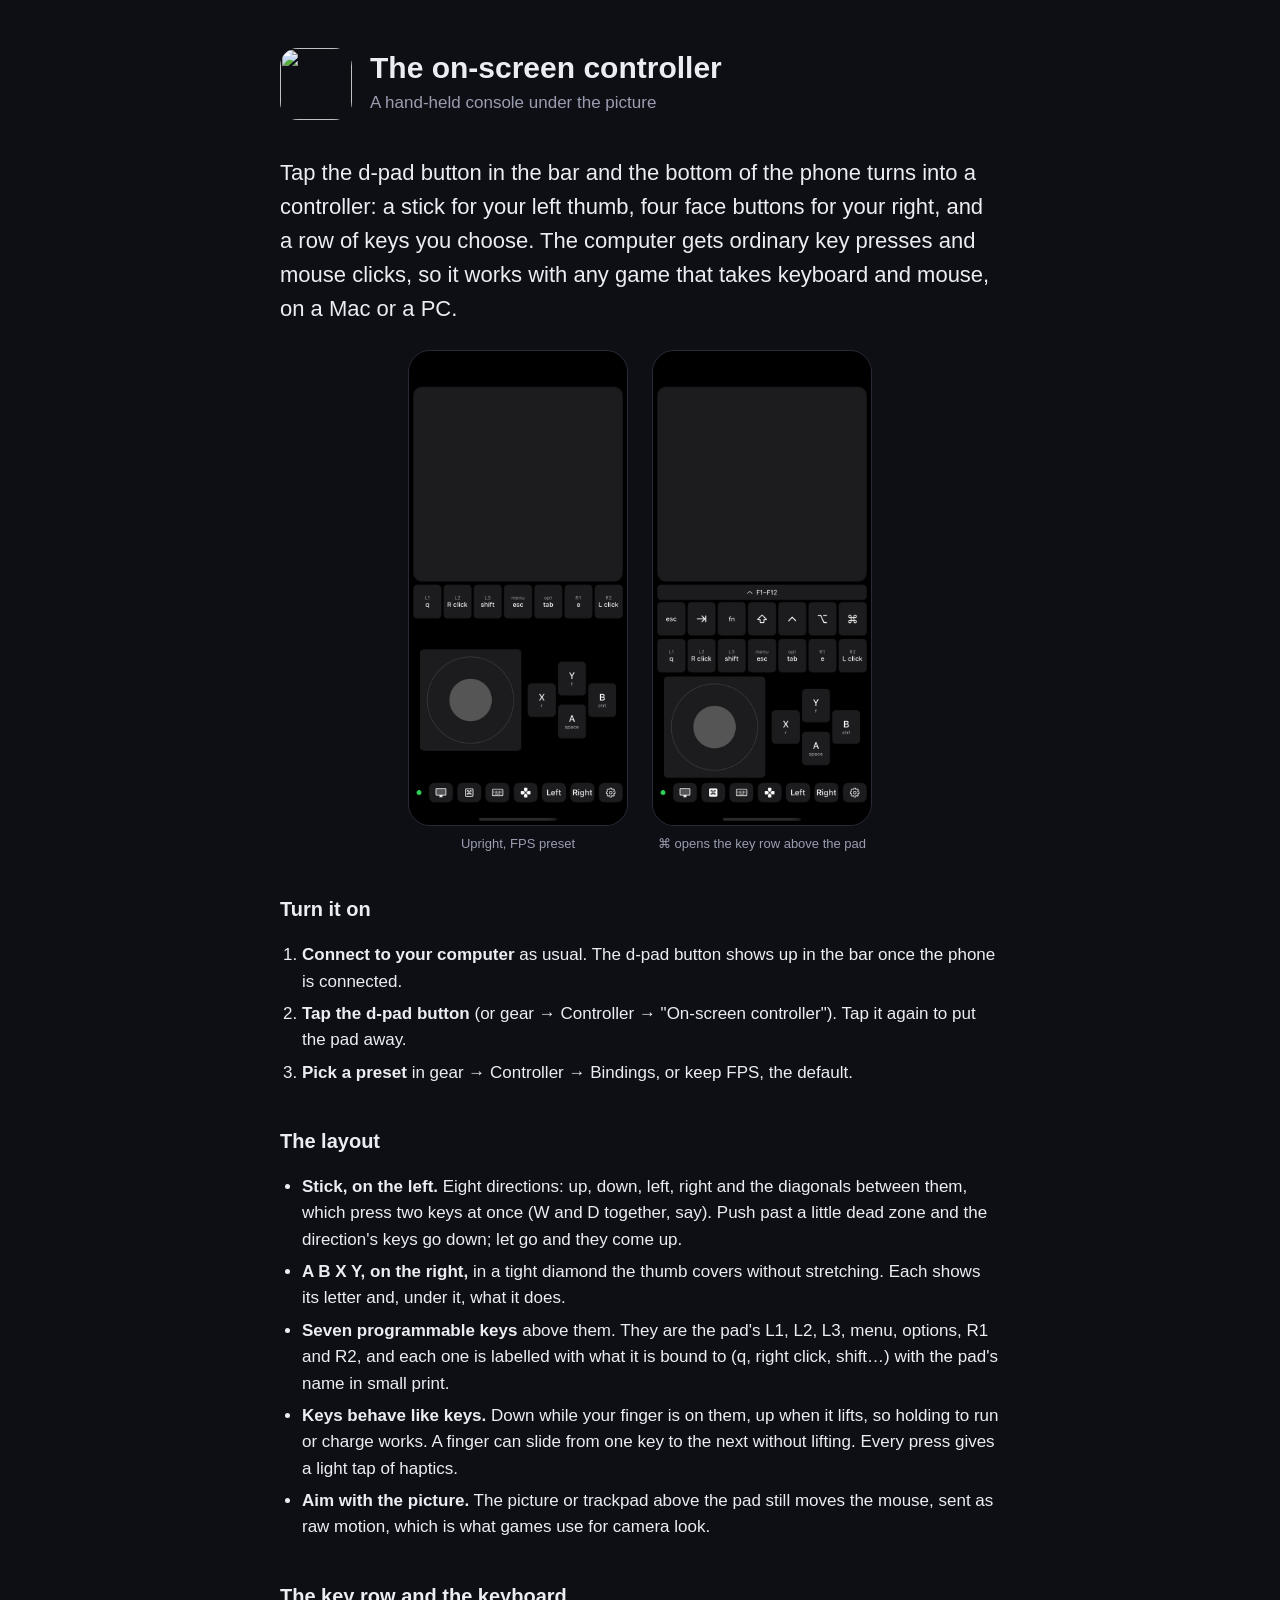
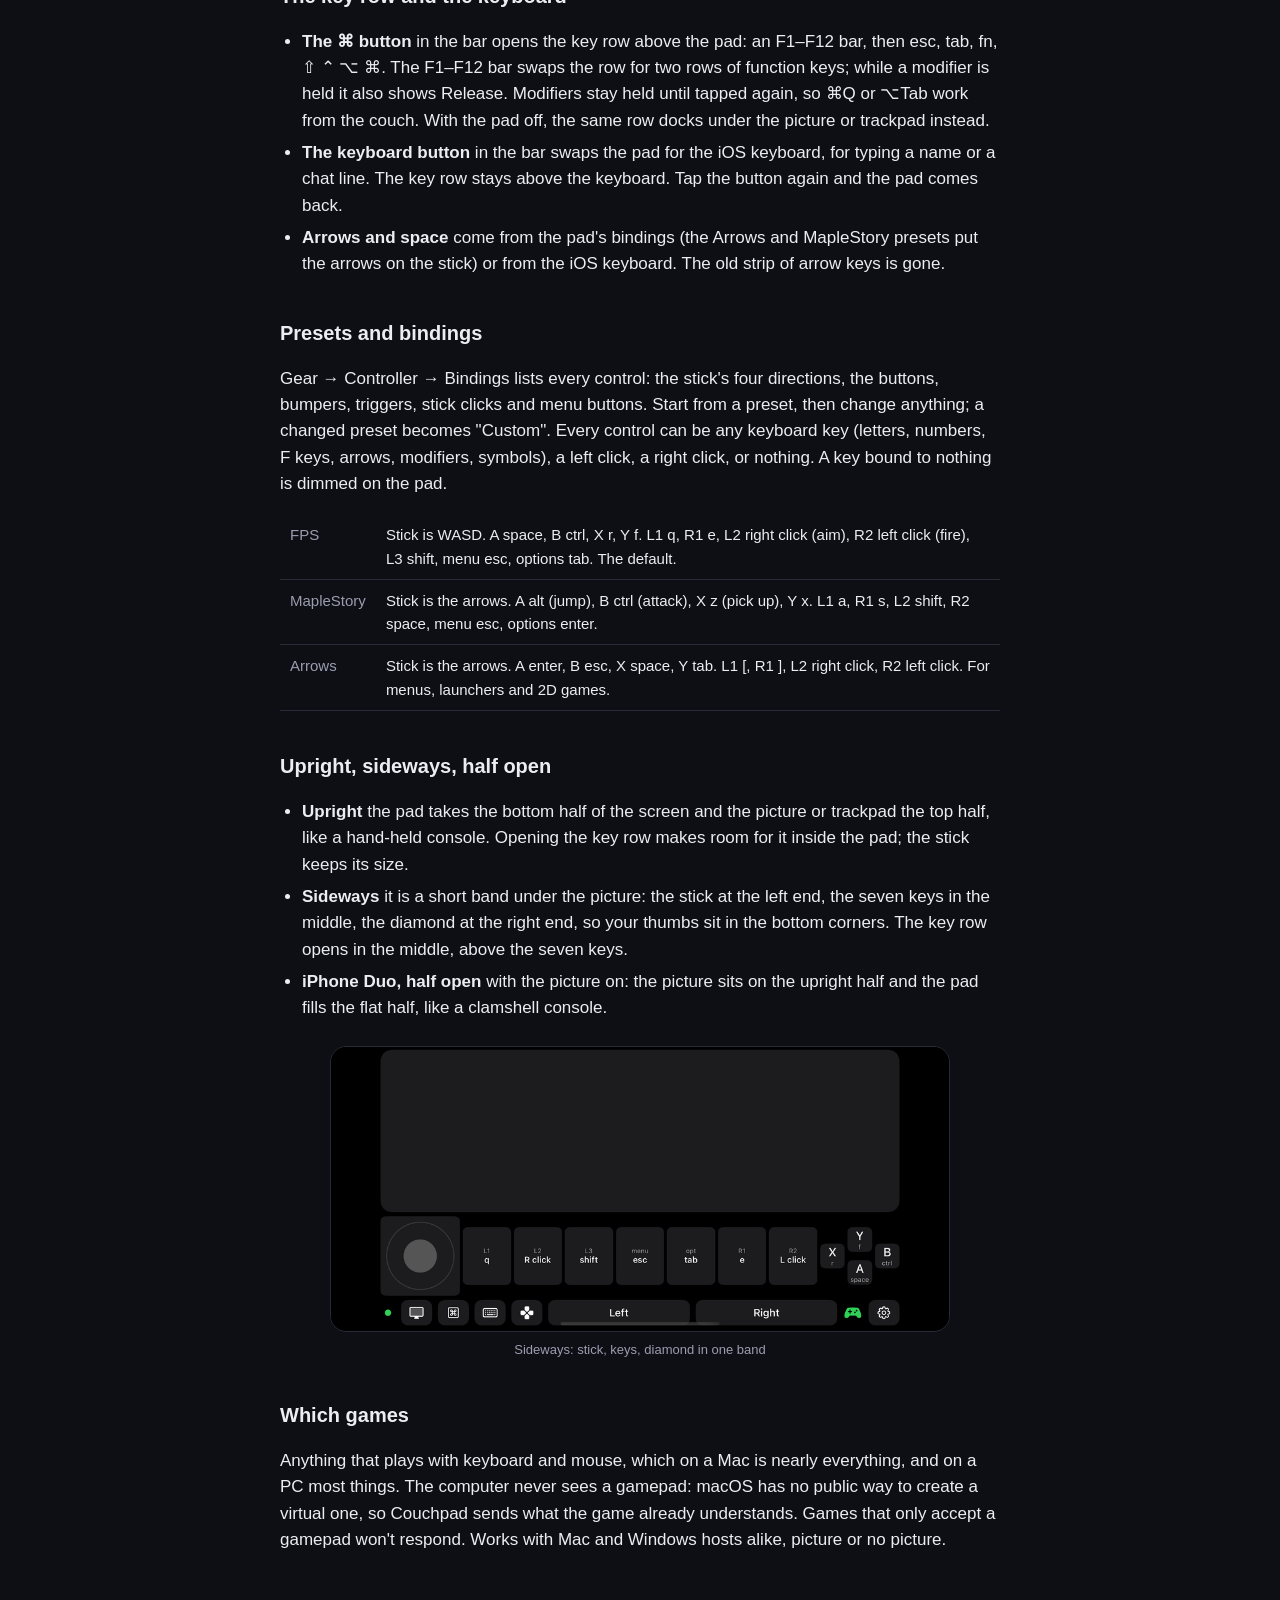
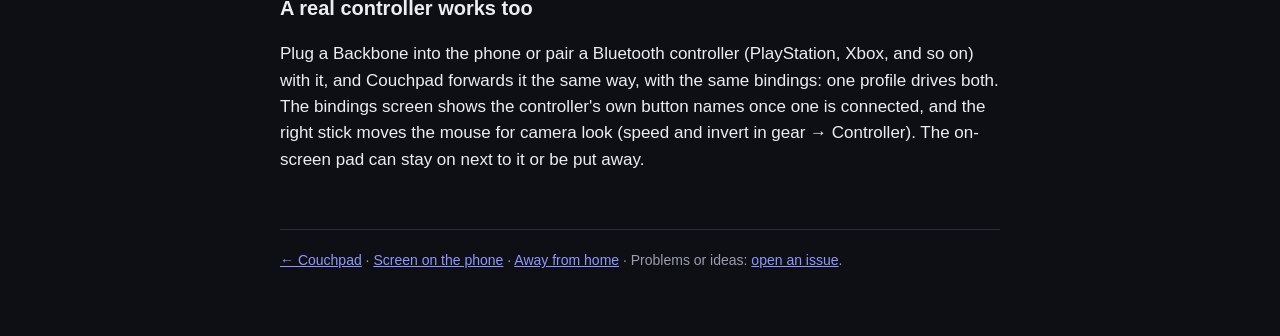
==== docs/controller.html @ 6f805aba "Site and README: on-screen controller page, Mac 1.5 download New docs/controller.html (layout, key r" ====
<!doctype html>
<html lang="en">
<head>
<meta charset="utf-8">
<meta name="viewport" content="width=device-width, initial-scale=1">
<title>Couchpad — The on-screen controller</title>
<meta name="description" content="Couchpad's on-screen controller: a stick, A B X Y and seven programmable keys on your iPhone, sent to your Mac or PC as keys and mouse. Presets, bindings, and how it fits upright, sideways and on a half-open iPhone Duo.">
<link rel="icon" href="icon.png">
<link rel="stylesheet" href="style.css">
</head>
<body>
<main>
  <header>
    <img src="icon.png" alt="">
    <div>
      <h1>The on-screen controller</h1>
      <p>A hand-held console under the picture</p>
    </div>
  </header>

  <p class="hero">Tap the d-pad button in the bar and the bottom of the phone turns into a controller: a stick for your left thumb, four face buttons for your right, and a row of keys you choose. The computer gets ordinary key presses and mouse clicks, so it works with any game that takes keyboard and mouse, on a Mac or a PC.</p>

  <div class="shots">
    <figure class="shot">
      <img src="screenshots/controller-portrait.png" width="600" height="1304" alt="Couchpad upright with the on-screen controller on. The trackpad fills the top half. Below it, seven keys labelled with their bindings: L1 q, L2 right click, L3 shift, menu esc, options tab, R1 e, R2 left click. Under those, the stick on the left and the A B X Y diamond on the right, showing space, ctrl, r and f. The bar runs along the bottom.">
      <figcaption>Upright, FPS preset</figcaption>
    </figure>
    <figure class="shot">
      <img src="screenshots/controller-keys.png" width="600" height="1304" alt="The same screen with the key row open: an F1–F12 bar and a row of esc, tab, fn, shift, control, option and command keys sit above the programmable keys, the stick and the diamond.">
      <figcaption>⌘ opens the key row above the pad</figcaption>
    </figure>
  </div>

  <h2>Turn it on</h2>
  <ol>
    <li><strong>Connect to your computer</strong> as usual. The d-pad button shows up in the bar once the phone is connected.</li>
    <li><strong>Tap the d-pad button</strong> (or gear → Controller → "On-screen controller"). Tap it again to put the pad away.</li>
    <li><strong>Pick a preset</strong> in gear → Controller → Bindings, or keep FPS, the default.</li>
  </ol>

  <h2>The layout</h2>
  <ul>
    <li><strong>Stick, on the left.</strong> Eight directions: up, down, left, right and the diagonals between them, which press two keys at once (W and D together, say). Push past a little dead zone and the direction's keys go down; let go and they come up.</li>
    <li><strong>A B X Y, on the right,</strong> in a tight diamond the thumb covers without stretching. Each shows its letter and, under it, what it does.</li>
    <li><strong>Seven programmable keys</strong> above them. They are the pad's L1, L2, L3, menu, options, R1 and R2, and each one is labelled with what it is bound to (q, right click, shift…) with the pad's name in small print.</li>
    <li><strong>Keys behave like keys.</strong> Down while your finger is on them, up when it lifts, so holding to run or charge works. A finger can slide from one key to the next without lifting. Every press gives a light tap of haptics.</li>
    <li><strong>Aim with the picture.</strong> The picture or trackpad above the pad still moves the mouse, sent as raw motion, which is what games use for camera look.</li>
  </ul>

  <h2>The key row and the keyboard</h2>
  <ul>
    <li><strong>The ⌘ button</strong> in the bar opens the key row above the pad: an F1–F12 bar, then esc, tab, fn, ⇧ ⌃ ⌥ ⌘. The F1–F12 bar swaps the row for two rows of function keys; while a modifier is held it also shows Release. Modifiers stay held until tapped again, so ⌘Q or ⌥Tab work from the couch. With the pad off, the same row docks under the picture or trackpad instead.</li>
    <li><strong>The keyboard button</strong> in the bar swaps the pad for the iOS keyboard, for typing a name or a chat line. The key row stays above the keyboard. Tap the button again and the pad comes back.</li>
    <li><strong>Arrows and space</strong> come from the pad's bindings (the Arrows and MapleStory presets put the arrows on the stick) or from the iOS keyboard. The old strip of arrow keys is gone.</li>
  </ul>

  <h2>Presets and bindings</h2>
  <p>Gear → Controller → Bindings lists every control: the stick's four directions, the buttons, bumpers, triggers, stick clicks and menu buttons. Start from a preset, then change anything; a changed preset becomes "Custom". Every control can be any keyboard key (letters, numbers, F keys, arrows, modifiers, symbols), a left click, a right click, or nothing. A key bound to nothing is dimmed on the pad.</p>
  <table>
    <tr><th>FPS</th><td>Stick is WASD. A space, B ctrl, X r, Y f. L1 q, R1 e, L2 right click (aim), R2 left click (fire), L3 shift, menu esc, options tab. The default.</td></tr>
    <tr><th>MapleStory</th><td>Stick is the arrows. A alt (jump), B ctrl (attack), X z (pick up), Y x. L1 a, R1 s, L2 shift, R2 space, menu esc, options enter.</td></tr>
    <tr><th>Arrows</th><td>Stick is the arrows. A enter, B esc, X space, Y tab. L1 [, R1 ], L2 right click, R2 left click. For menus, launchers and 2D games.</td></tr>
  </table>

  <h2>Upright, sideways, half open</h2>
  <ul>
    <li><strong>Upright</strong> the pad takes the bottom half of the screen and the picture or trackpad the top half, like a hand-held console. Opening the key row makes room for it inside the pad; the stick keeps its size.</li>
    <li><strong>Sideways</strong> it is a short band under the picture: the stick at the left end, the seven keys in the middle, the diamond at the right end, so your thumbs sit in the bottom corners. The key row opens in the middle, above the seven keys.</li>
    <li><strong>iPhone Duo, half open</strong> with the picture on: the picture sits on the upright half and the pad fills the flat half, like a clamshell console.</li>
  </ul>
  <figure class="shot land">
    <img src="screenshots/controller-landscape.png" width="1000" height="460" alt="Couchpad sideways with the on-screen controller on. The trackpad fills the top of the screen. Under it one short band: the stick on the left, the seven programmable keys in the middle, and the A B X Y diamond on the right. The bar is along the bottom edge.">
    <figcaption>Sideways: stick, keys, diamond in one band</figcaption>
  </figure>

  <h2>Which games</h2>
  <p>Anything that plays with keyboard and mouse, which on a Mac is nearly everything, and on a PC most things. The computer never sees a gamepad: macOS has no public way to create a virtual one, so Couchpad sends what the game already understands. Games that only accept a gamepad won't respond. Works with Mac and Windows hosts alike, picture or no picture.</p>

  <h2>A real controller works too</h2>
  <p>Plug a Backbone into the phone or pair a Bluetooth controller (PlayStation, Xbox, and so on) with it, and Couchpad forwards it the same way, with the same bindings: one profile drives both. The bindings screen shows the controller's own button names once one is connected, and the right stick moves the mouse for camera look (speed and invert in gear → Controller). The on-screen pad can stay on next to it or be put away.</p>

  <footer>
    <a href="index.html">← Couchpad</a> · <a href="screen.html">Screen on the phone</a> · <a href="remote.html">Away from home</a> · Problems or ideas: <a href="https://github.com/sebastianvidal/couchpad/issues">open an issue</a>.
  </footer>
</main>
</body>
</html>
---- docs/style.css ----
:root {
  color-scheme: dark;
  --bg: #0e0f14;
  --panel: #181a23;
  --text: #ecedf3;
  --muted: #9a9db0;
  --accent: #5a66f2;
  --accent-2: #8c40d9;
  --border: #272a38;
}
* { box-sizing: border-box; }
html, body { margin: 0; }
body {
  font: 17px/1.55 -apple-system, BlinkMacSystemFont, "Segoe UI", Inter, sans-serif;
  background: var(--bg);
  color: var(--text);
  -webkit-font-smoothing: antialiased;
}
main { max-width: 760px; margin: 0 auto; padding: 48px 20px 64px; }
header { display: flex; align-items: center; gap: 18px; margin-bottom: 36px; }
header img { width: 72px; height: 72px; border-radius: 18px; }
header h1 { font-size: 30px; margin: 0; line-height: 1.1; }
header p { margin: 6px 0 0; color: var(--muted); }
.hero { font-size: 22px; font-weight: 500; margin: 0 0 24px; }
.buttons { display: flex; flex-wrap: wrap; gap: 12px; margin: 28px 0 44px; }
.btn {
  display: inline-block; padding: 12px 20px; border-radius: 12px; text-decoration: none;
  font-weight: 600; color: #fff; background: linear-gradient(135deg, var(--accent), var(--accent-2));
}
.btn.small { padding: 7px 14px; font-size: 14px; }
.btn.secondary { background: var(--panel); border: 1px solid var(--border); color: var(--text); }
h2 { font-size: 20px; margin: 40px 0 12px; }
p, li { color: var(--text); }
.muted { color: var(--muted); }
ol, ul { padding-left: 22px; }
li { margin: 6px 0; }
table { width: 100%; border-collapse: collapse; font-size: 15px; }
th, td { text-align: left; padding: 9px 10px; border-bottom: 1px solid var(--border); vertical-align: top; }
th { color: var(--muted); font-weight: 500; }
code { background: var(--panel); border: 1px solid var(--border); padding: 1px 6px; border-radius: 6px; font-size: 14px; }
footer { margin-top: 56px; padding-top: 20px; border-top: 1px solid var(--border); color: var(--muted); font-size: 14px; }
a { color: #8f98ff; }
@media (max-width: 480px) {
  header { flex-direction: column; align-items: flex-start; }
  header h1 { font-size: 26px; }
  .hero { font-size: 19px; }
}

/* Status line, hero row with screenshot, feature grid */
.status { display: block; background: var(--panel); border: 1px solid var(--border); border-radius: 12px; padding: 10px 14px; font-size: 15px; margin: 0 0 28px; }
.status .dot { display: inline-block; width: 9px; height: 9px; border-radius: 50%; background: #f5a524; margin: 0 8px 2px 0; vertical-align: middle; }
.hero-row { display: flex; gap: 28px; align-items: flex-start; }
.hero-text { flex: 1; }
.shot { margin: 0; flex: none; width: 220px; }
.shot img { width: 100%; height: auto; border-radius: 22px; border: 1px solid var(--border); display: block; }
.shot.wide { width: 260px; margin: 28px auto 0; }
.shot figcaption { text-align: center; color: var(--muted); font-size: 13px; margin-top: 8px; }
.features { display: grid; grid-template-columns: 1fr 1fr; gap: 16px 24px; }
.features h3 { margin: 0 0 4px; font-size: 16px; }
.features p { margin: 0; font-size: 15px; color: var(--muted); }
/* Screenshot pairs and a full-width landscape shot (controller page) */
.shots { display: flex; flex-wrap: wrap; justify-content: center; gap: 24px; margin: 24px 0 8px; }
.shot.land { width: 100%; max-width: 620px; margin: 24px auto 8px; }
.shot.land img { border-radius: 16px; }
@media (max-width: 640px) {
  .hero-row { flex-direction: column; }
  .shot { width: 200px; margin: 0 auto; }
  .features { grid-template-columns: 1fr; }
}
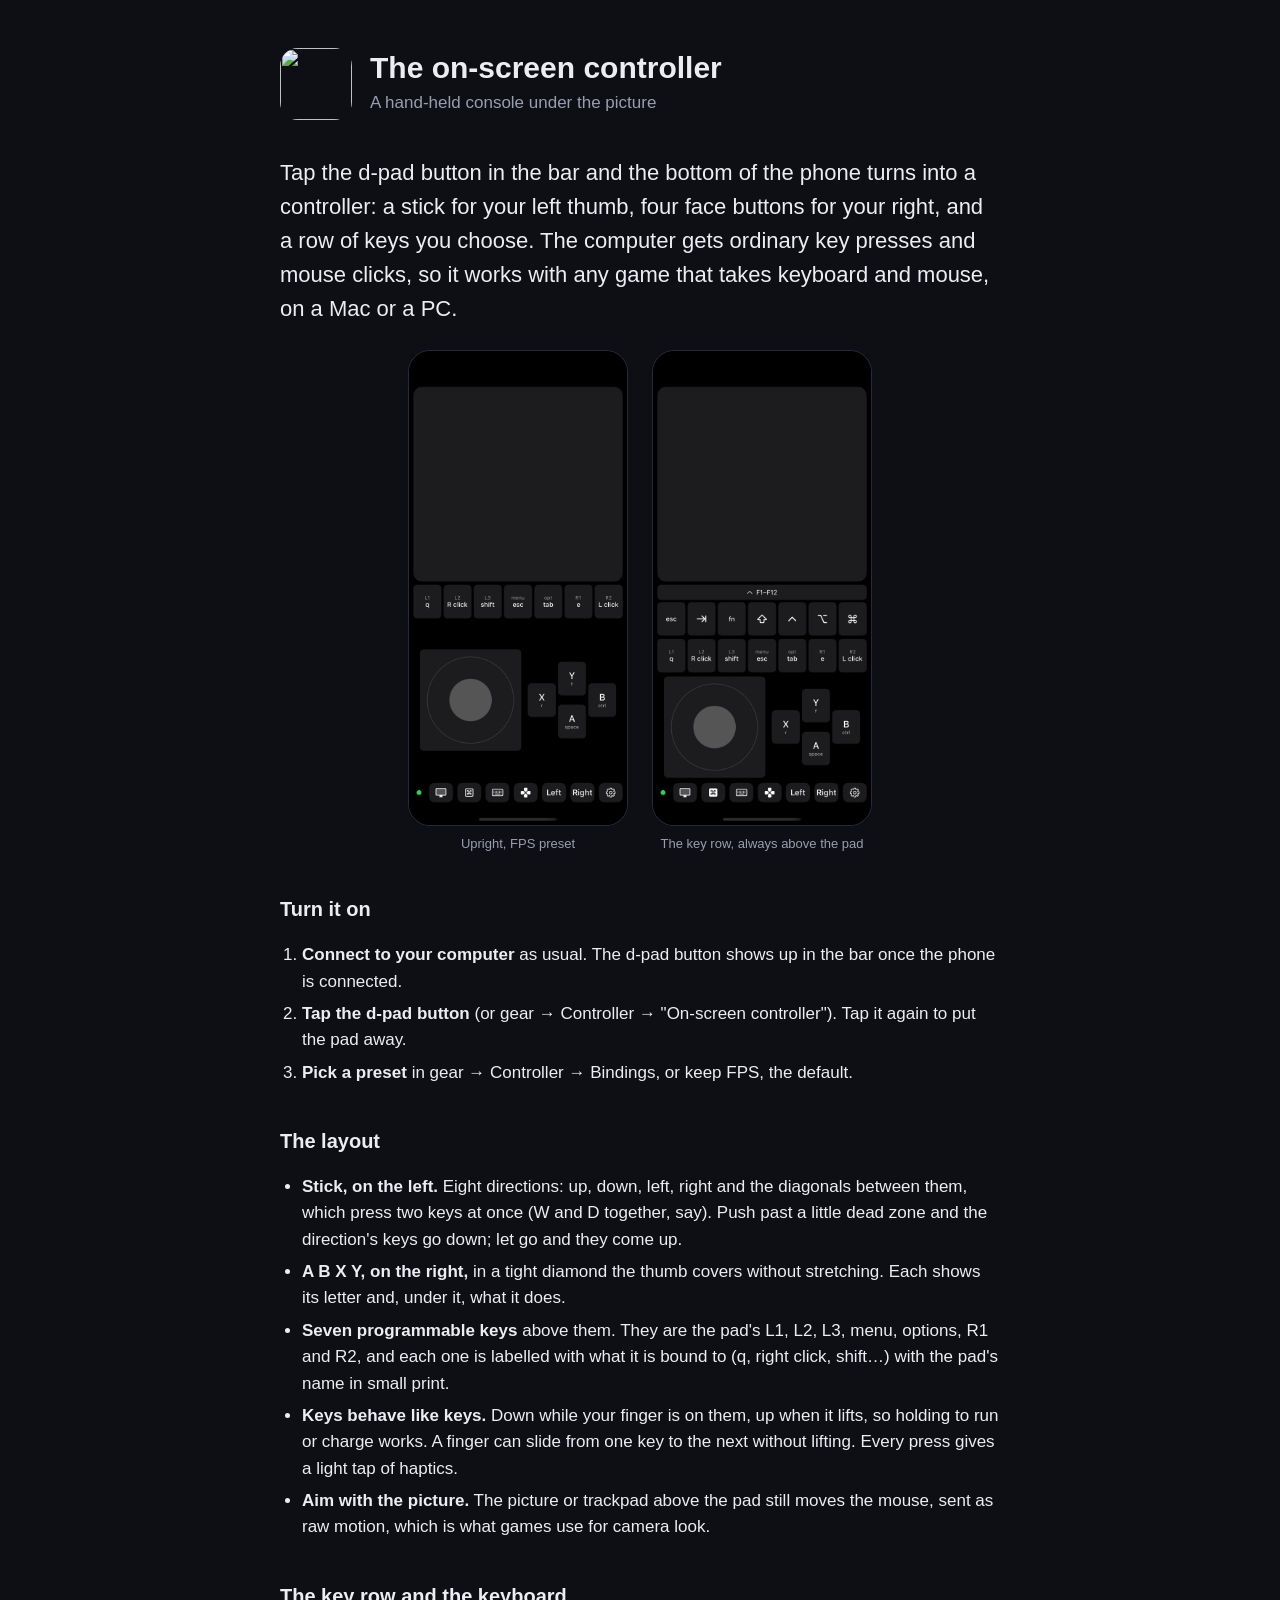
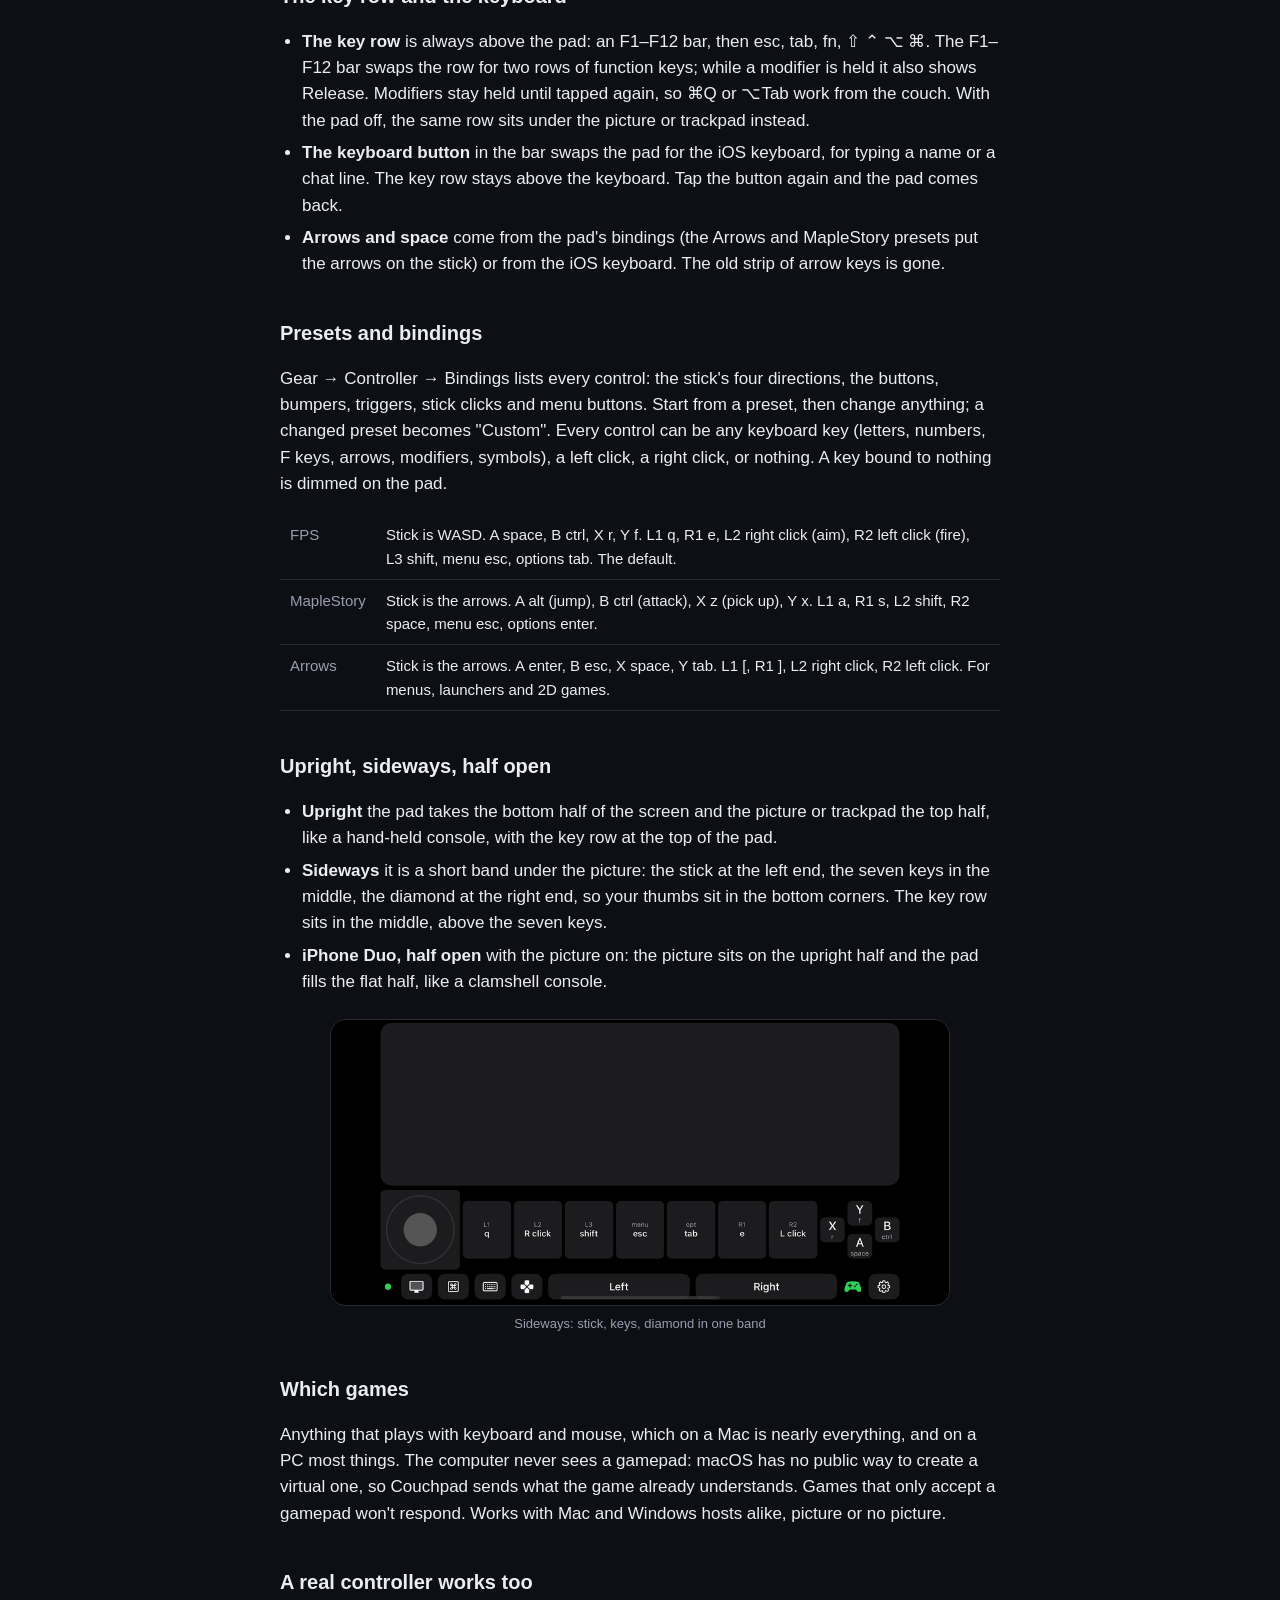
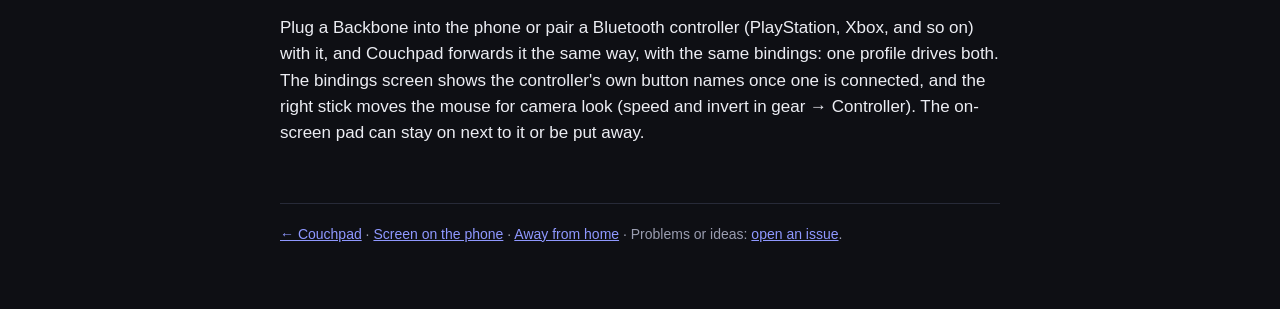
==== commit 03a113e1: "Bar back at the bottom; key row always on screen; half open typing keeps the split The bar ends ever" ====
--- a/docs/controller.html
+++ b/docs/controller.html
@@ -27,7 +27,7 @@
     </figure>
     <figure class="shot">
       <img src="screenshots/controller-keys.png" width="600" height="1304" alt="The same screen with the key row open: an F1–F12 bar and a row of esc, tab, fn, shift, control, option and command keys sit above the programmable keys, the stick and the diamond.">
-      <figcaption>⌘ opens the key row above the pad</figcaption>
+      <figcaption>The key row, always above the pad</figcaption>
     </figure>
   </div>
 
@@ -49,7 +49,7 @@
 
   <h2>The key row and the keyboard</h2>
   <ul>
-    <li><strong>The ⌘ button</strong> in the bar opens the key row above the pad: an F1–F12 bar, then esc, tab, fn, ⇧ ⌃ ⌥ ⌘. The F1–F12 bar swaps the row for two rows of function keys; while a modifier is held it also shows Release. Modifiers stay held until tapped again, so ⌘Q or ⌥Tab work from the couch. With the pad off, the same row docks under the picture or trackpad instead.</li>
+    <li><strong>The key row</strong> is always above the pad: an F1–F12 bar, then esc, tab, fn, ⇧ ⌃ ⌥ ⌘. The F1–F12 bar swaps the row for two rows of function keys; while a modifier is held it also shows Release. Modifiers stay held until tapped again, so ⌘Q or ⌥Tab work from the couch. With the pad off, the same row sits under the picture or trackpad instead.</li>
     <li><strong>The keyboard button</strong> in the bar swaps the pad for the iOS keyboard, for typing a name or a chat line. The key row stays above the keyboard. Tap the button again and the pad comes back.</li>
     <li><strong>Arrows and space</strong> come from the pad's bindings (the Arrows and MapleStory presets put the arrows on the stick) or from the iOS keyboard. The old strip of arrow keys is gone.</li>
   </ul>
@@ -64,8 +64,8 @@
 
   <h2>Upright, sideways, half open</h2>
   <ul>
-    <li><strong>Upright</strong> the pad takes the bottom half of the screen and the picture or trackpad the top half, like a hand-held console. Opening the key row makes room for it inside the pad; the stick keeps its size.</li>
-    <li><strong>Sideways</strong> it is a short band under the picture: the stick at the left end, the seven keys in the middle, the diamond at the right end, so your thumbs sit in the bottom corners. The key row opens in the middle, above the seven keys.</li>
+    <li><strong>Upright</strong> the pad takes the bottom half of the screen and the picture or trackpad the top half, like a hand-held console, with the key row at the top of the pad.</li>
+    <li><strong>Sideways</strong> it is a short band under the picture: the stick at the left end, the seven keys in the middle, the diamond at the right end, so your thumbs sit in the bottom corners. The key row sits in the middle, above the seven keys.</li>
     <li><strong>iPhone Duo, half open</strong> with the picture on: the picture sits on the upright half and the pad fills the flat half, like a clamshell console.</li>
   </ul>
   <figure class="shot land">
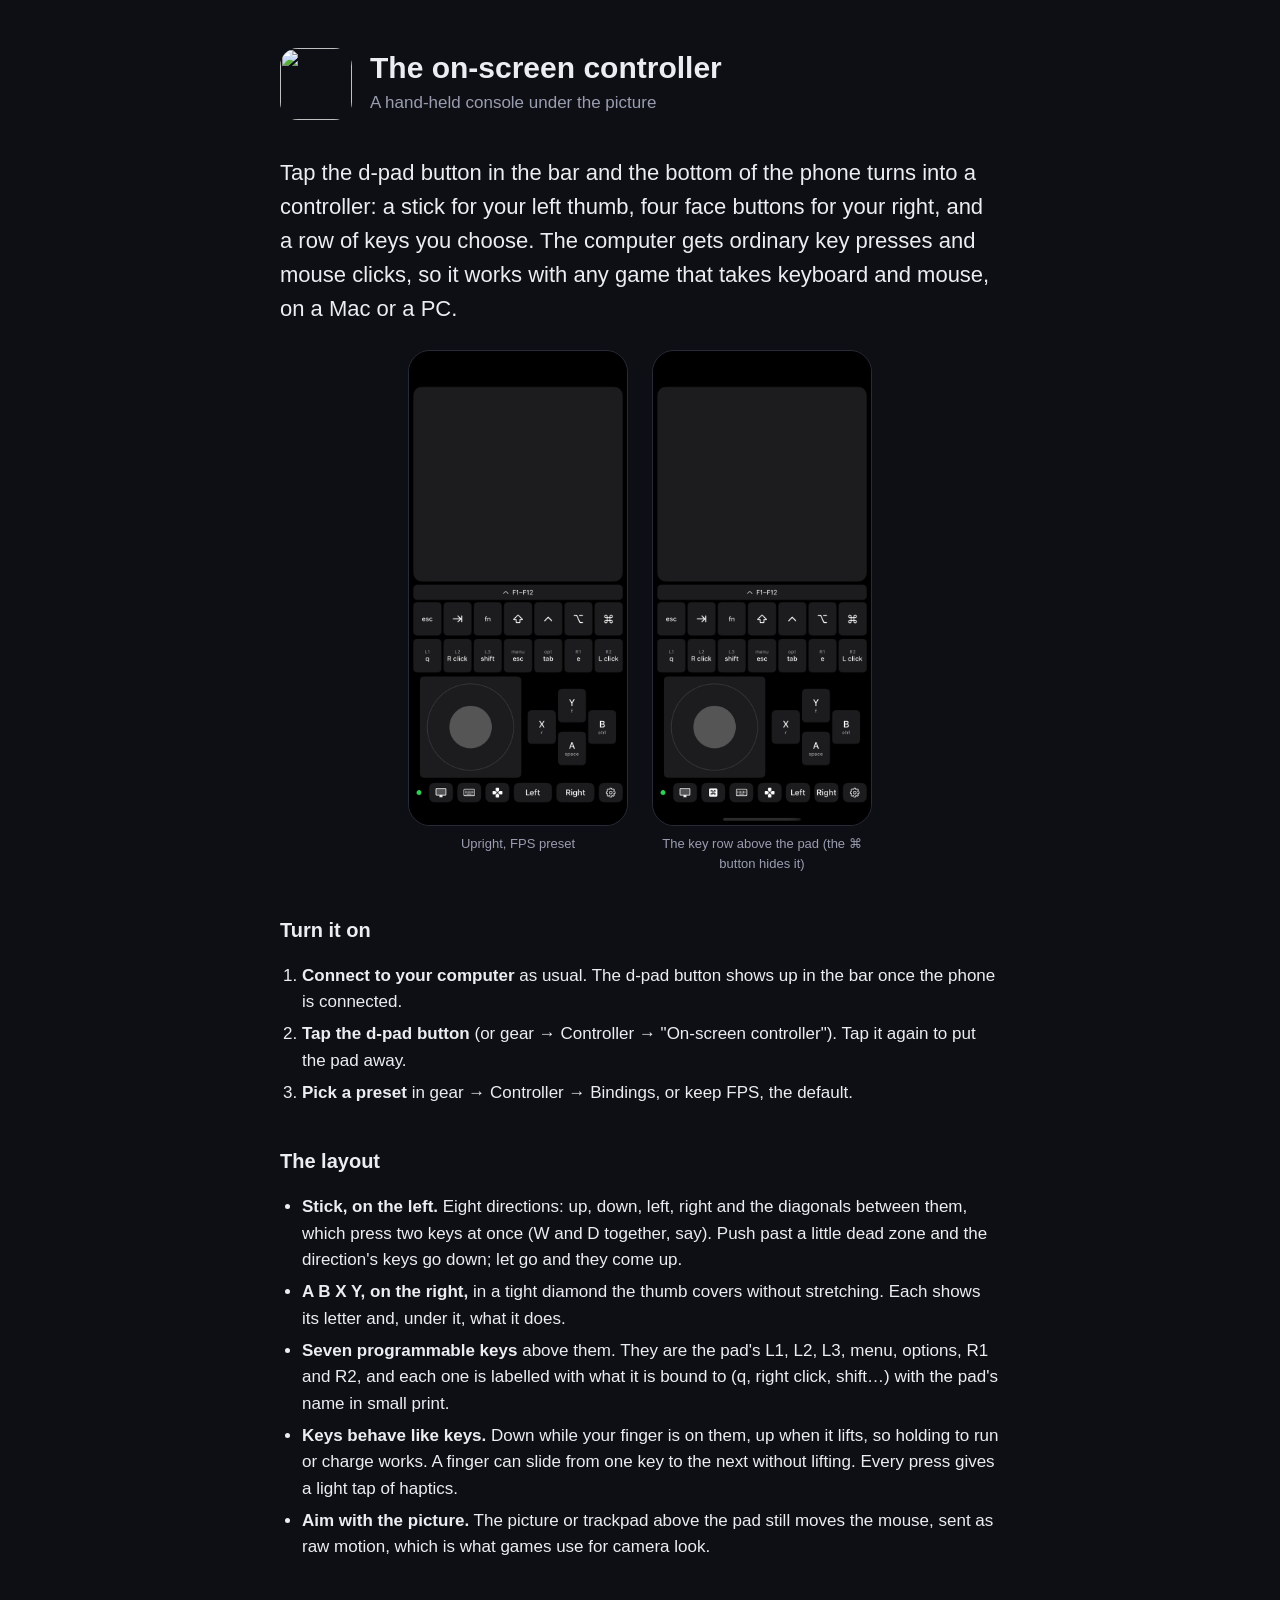
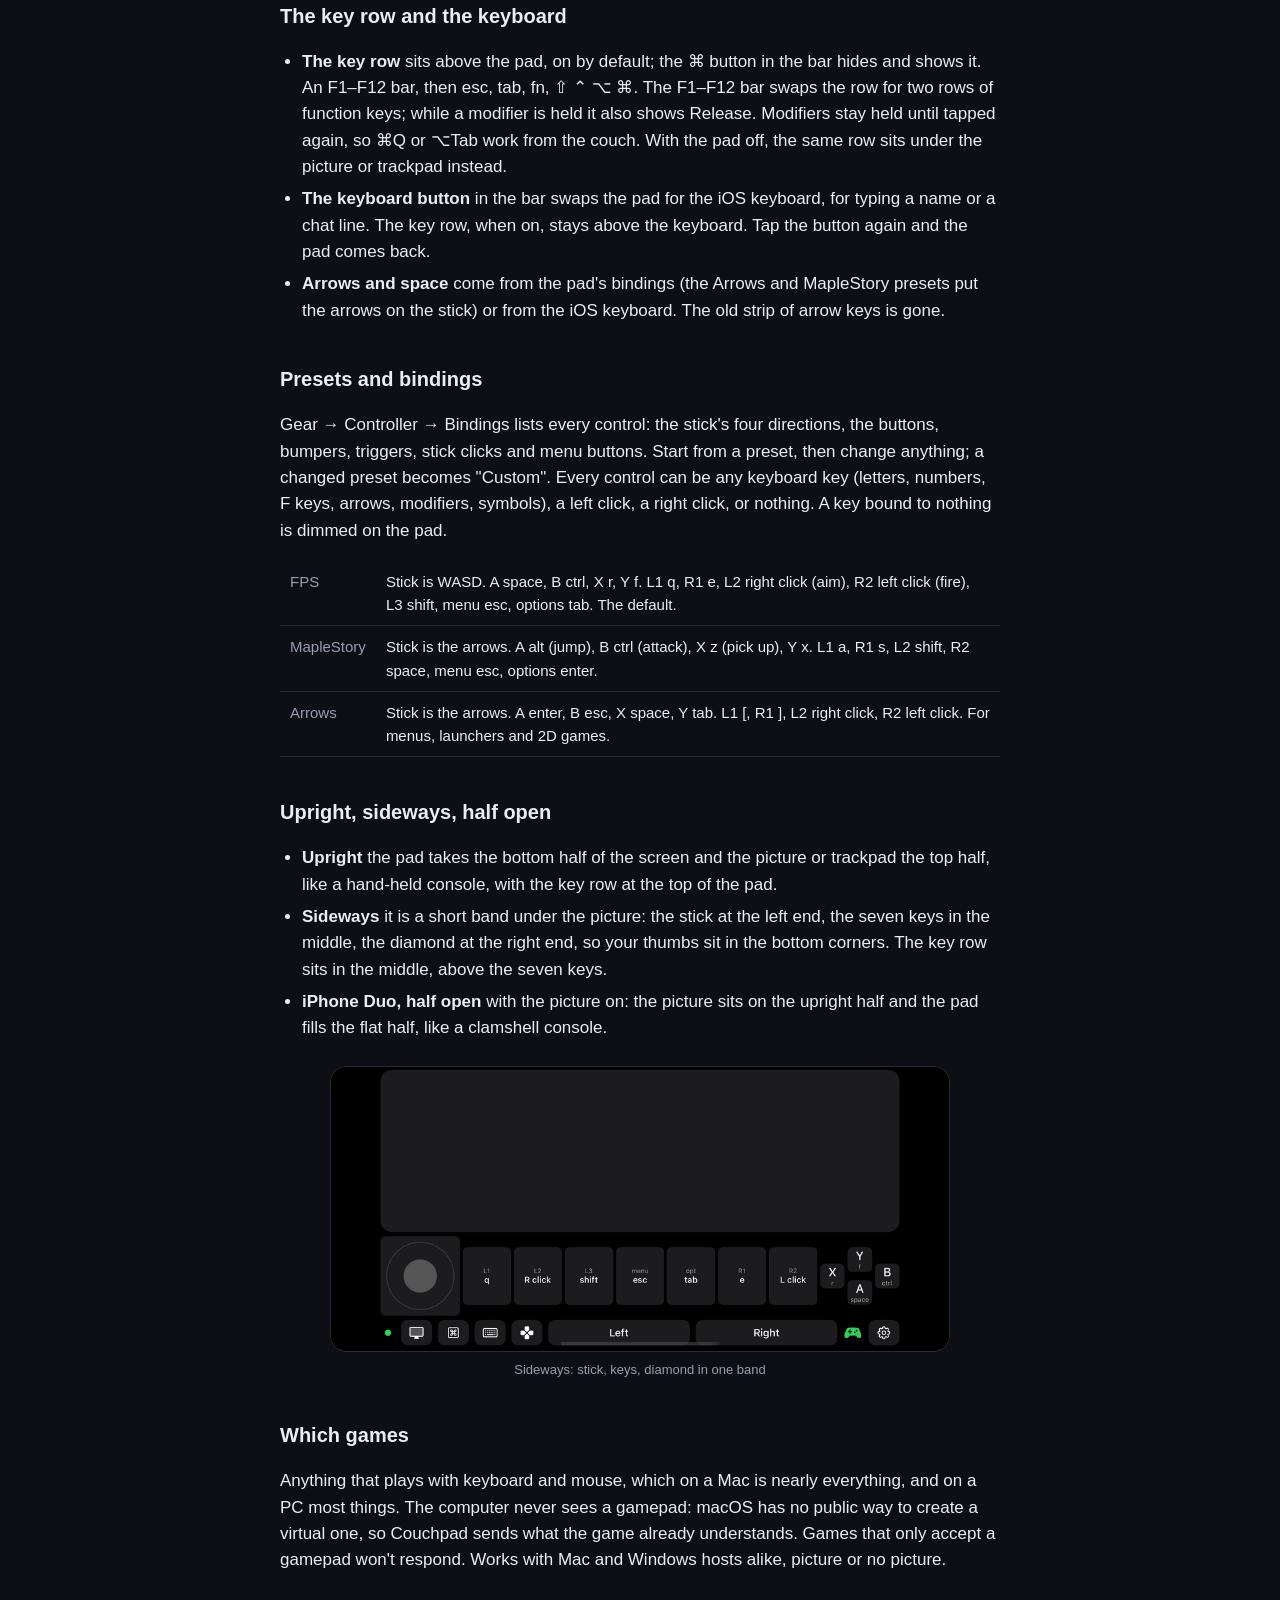
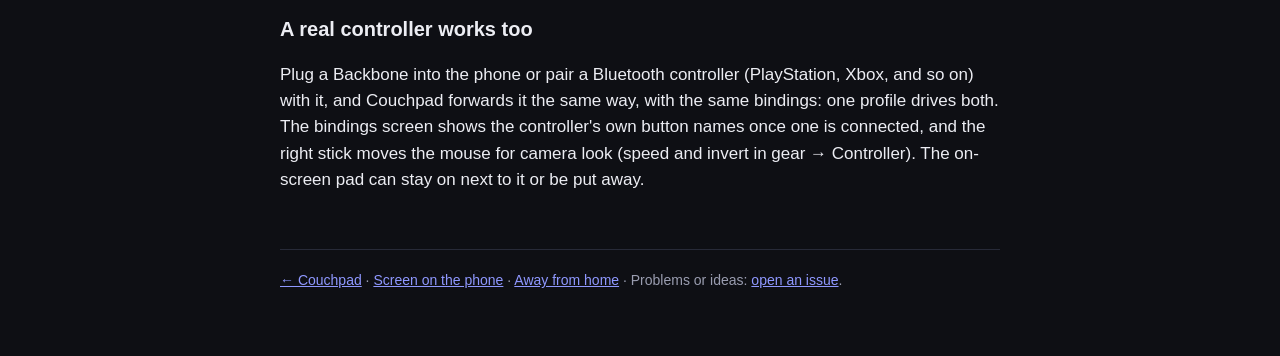
==== commit 9ee04370: "Key row toggleable everywhere from the bar's ⌘ button again AppSettings.showKeyRow (persisted, defau" ====
--- a/docs/controller.html
+++ b/docs/controller.html
@@ -27,7 +27,7 @@
     </figure>
     <figure class="shot">
       <img src="screenshots/controller-keys.png" width="600" height="1304" alt="The same screen with the key row open: an F1–F12 bar and a row of esc, tab, fn, shift, control, option and command keys sit above the programmable keys, the stick and the diamond.">
-      <figcaption>The key row, always above the pad</figcaption>
+      <figcaption>The key row above the pad (the ⌘ button hides it)</figcaption>
     </figure>
   </div>
 
@@ -49,8 +49,8 @@
 
   <h2>The key row and the keyboard</h2>
   <ul>
-    <li><strong>The key row</strong> is always above the pad: an F1–F12 bar, then esc, tab, fn, ⇧ ⌃ ⌥ ⌘. The F1–F12 bar swaps the row for two rows of function keys; while a modifier is held it also shows Release. Modifiers stay held until tapped again, so ⌘Q or ⌥Tab work from the couch. With the pad off, the same row sits under the picture or trackpad instead.</li>
-    <li><strong>The keyboard button</strong> in the bar swaps the pad for the iOS keyboard, for typing a name or a chat line. The key row stays above the keyboard. Tap the button again and the pad comes back.</li>
+    <li><strong>The key row</strong> sits above the pad, on by default; the ⌘ button in the bar hides and shows it. An F1–F12 bar, then esc, tab, fn, ⇧ ⌃ ⌥ ⌘. The F1–F12 bar swaps the row for two rows of function keys; while a modifier is held it also shows Release. Modifiers stay held until tapped again, so ⌘Q or ⌥Tab work from the couch. With the pad off, the same row sits under the picture or trackpad instead.</li>
+    <li><strong>The keyboard button</strong> in the bar swaps the pad for the iOS keyboard, for typing a name or a chat line. The key row, when on, stays above the keyboard. Tap the button again and the pad comes back.</li>
     <li><strong>Arrows and space</strong> come from the pad's bindings (the Arrows and MapleStory presets put the arrows on the stick) or from the iOS keyboard. The old strip of arrow keys is gone.</li>
   </ul>
 
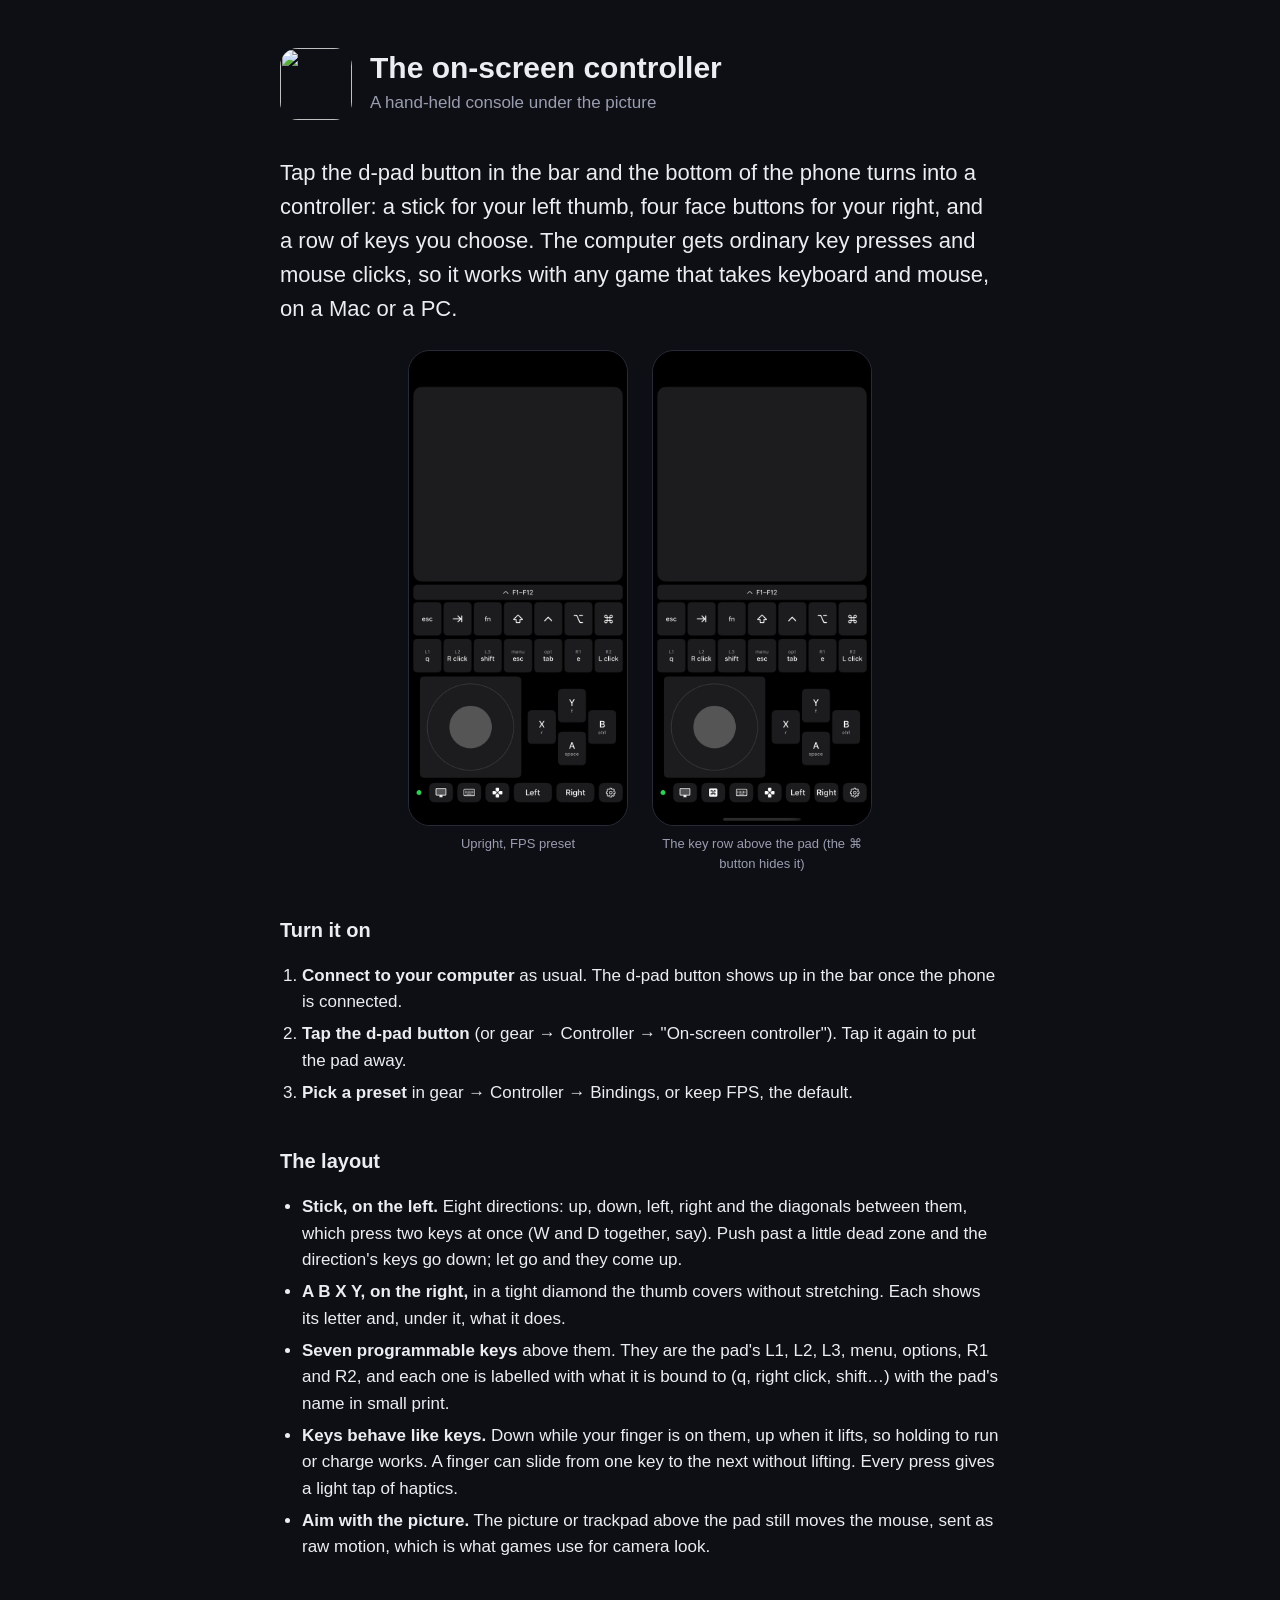
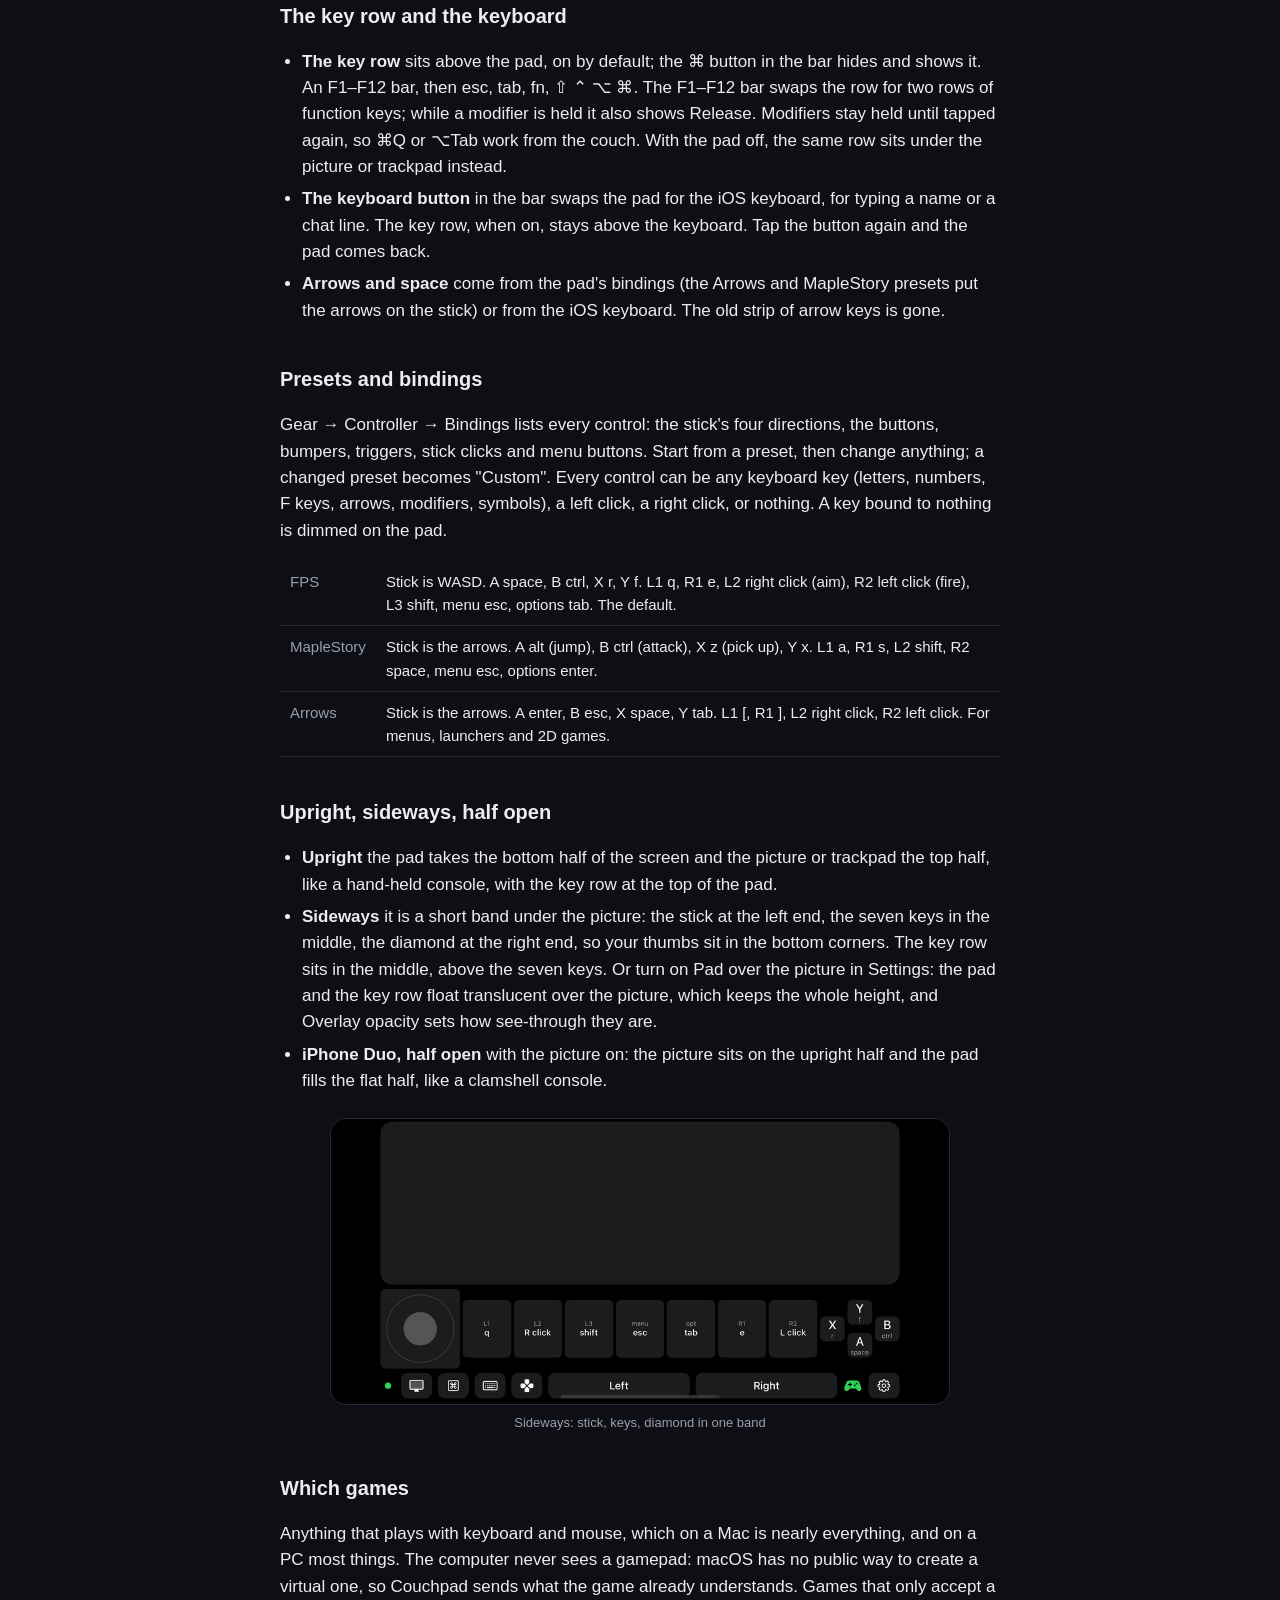
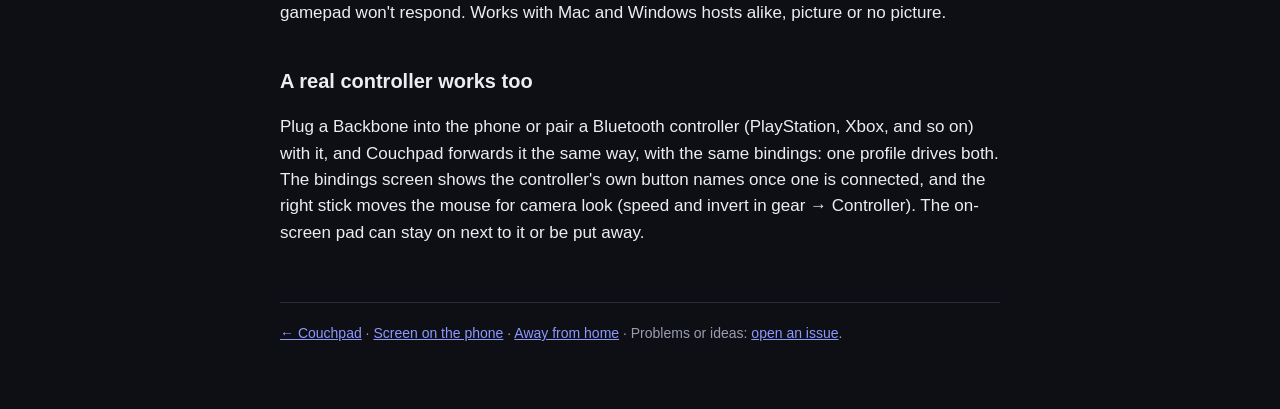
==== commit c34161df: "Release Mac 1.6 and iPhone 1.3: the Mac's sound with the picture - Mac 1.6 (Info.plist) and iPhone M" ====
--- a/docs/controller.html
+++ b/docs/controller.html
@@ -65,7 +65,7 @@
   <h2>Upright, sideways, half open</h2>
   <ul>
     <li><strong>Upright</strong> the pad takes the bottom half of the screen and the picture or trackpad the top half, like a hand-held console, with the key row at the top of the pad.</li>
-    <li><strong>Sideways</strong> it is a short band under the picture: the stick at the left end, the seven keys in the middle, the diamond at the right end, so your thumbs sit in the bottom corners. The key row sits in the middle, above the seven keys.</li>
+    <li><strong>Sideways</strong> it is a short band under the picture: the stick at the left end, the seven keys in the middle, the diamond at the right end, so your thumbs sit in the bottom corners. The key row sits in the middle, above the seven keys. Or turn on Pad over the picture in Settings: the pad and the key row float translucent over the picture, which keeps the whole height, and Overlay opacity sets how see-through they are.</li>
     <li><strong>iPhone Duo, half open</strong> with the picture on: the picture sits on the upright half and the pad fills the flat half, like a clamshell console.</li>
   </ul>
   <figure class="shot land">
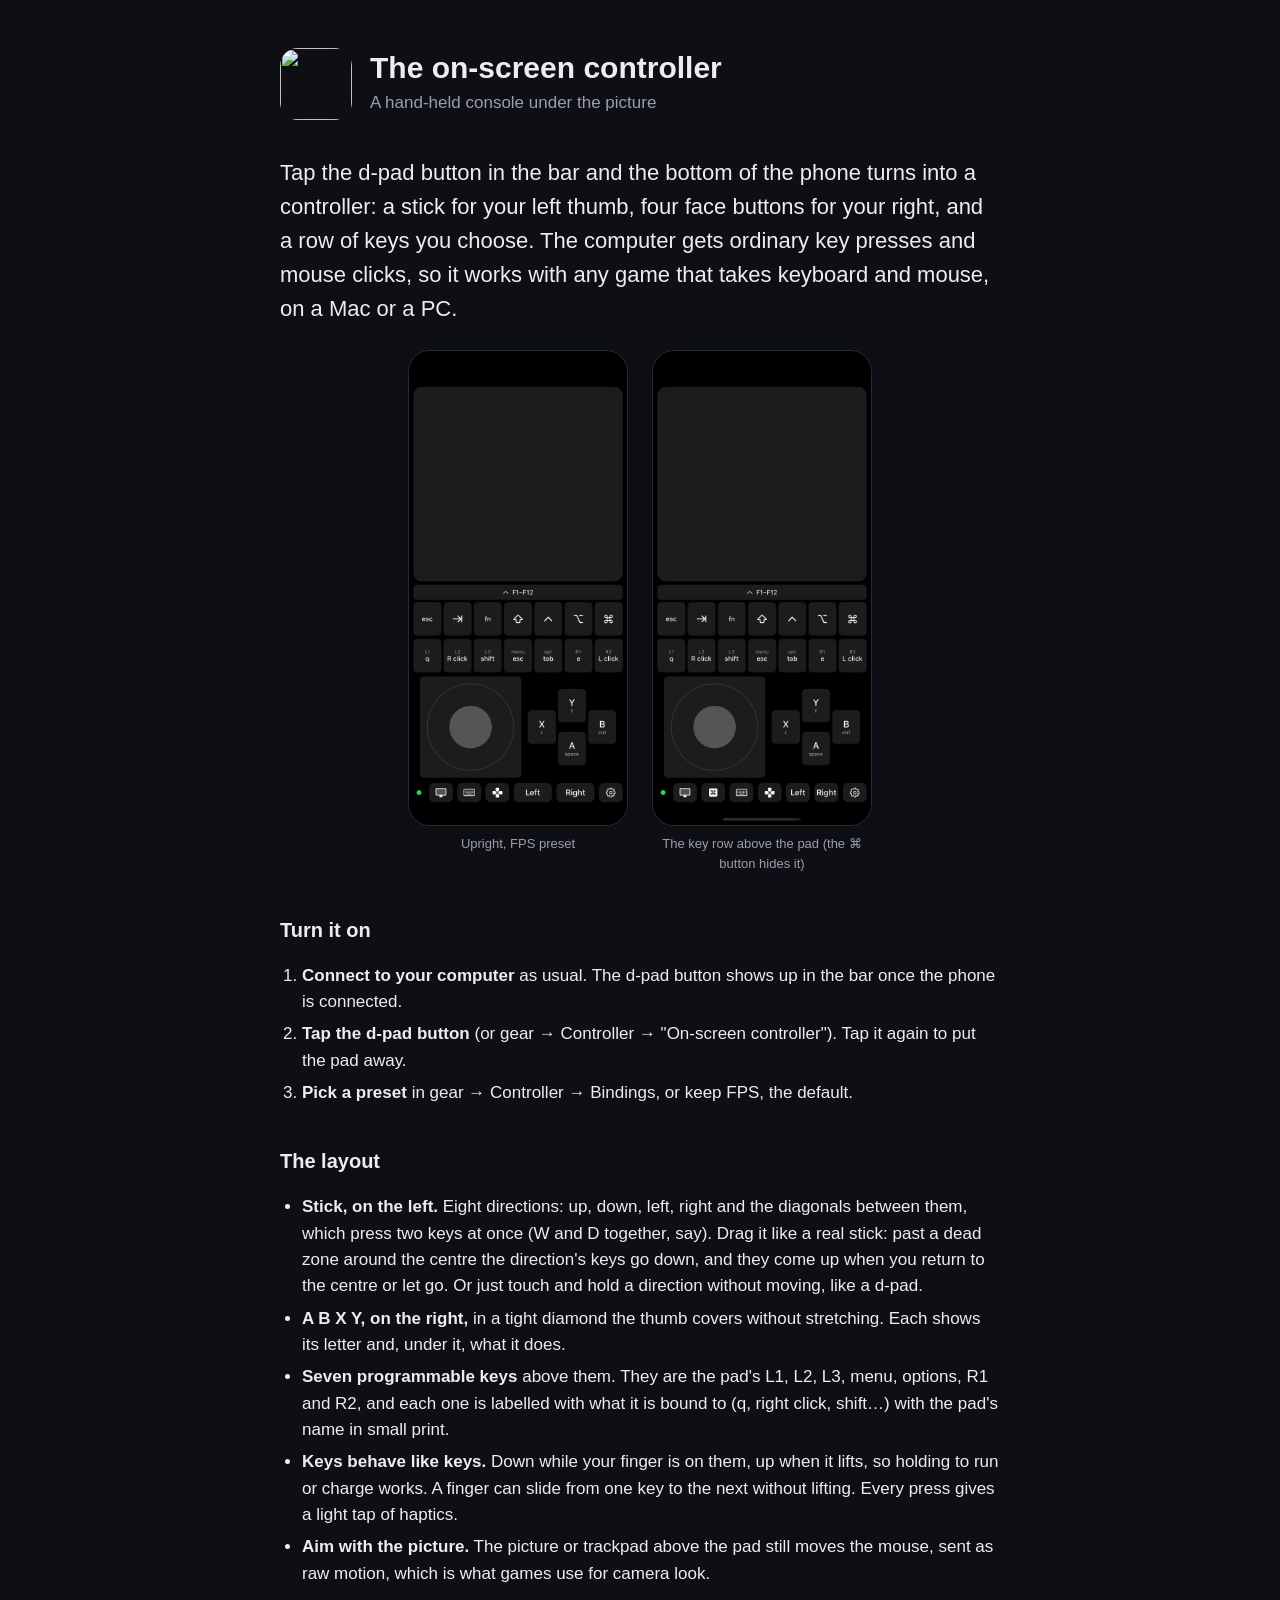
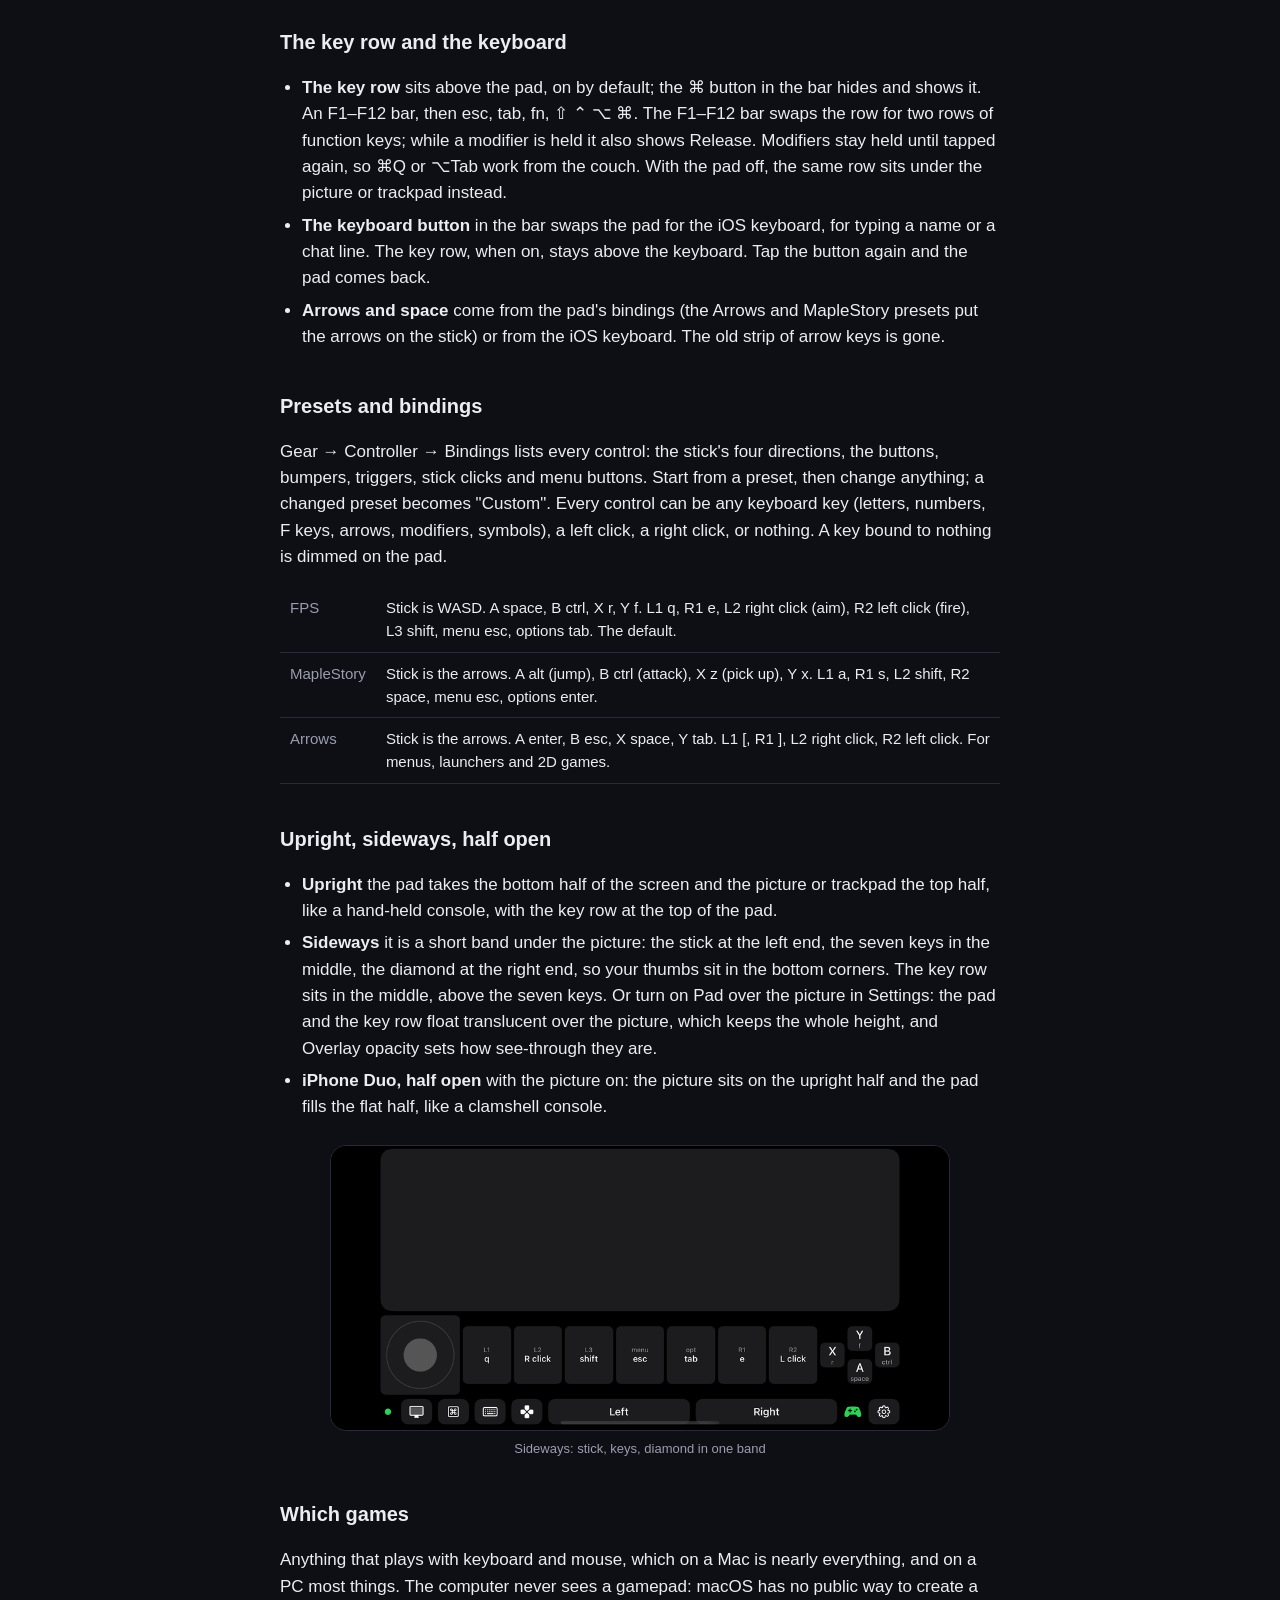
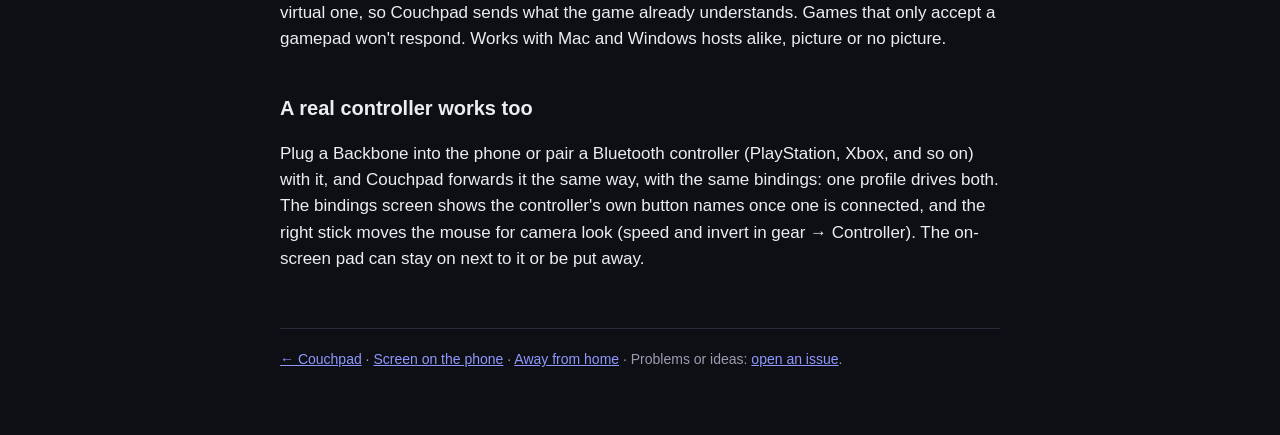
==== commit 9848d610: "On-screen stick: a tap is a d-pad, a drag is a stick with a dead zone A touch held still presses the" ====
--- a/docs/controller.html
+++ b/docs/controller.html
@@ -40,7 +40,7 @@
 
   <h2>The layout</h2>
   <ul>
-    <li><strong>Stick, on the left.</strong> Eight directions: up, down, left, right and the diagonals between them, which press two keys at once (W and D together, say). Push past a little dead zone and the direction's keys go down; let go and they come up.</li>
+    <li><strong>Stick, on the left.</strong> Eight directions: up, down, left, right and the diagonals between them, which press two keys at once (W and D together, say). Drag it like a real stick: past a dead zone around the centre the direction's keys go down, and they come up when you return to the centre or let go. Or just touch and hold a direction without moving, like a d-pad.</li>
     <li><strong>A B X Y, on the right,</strong> in a tight diamond the thumb covers without stretching. Each shows its letter and, under it, what it does.</li>
     <li><strong>Seven programmable keys</strong> above them. They are the pad's L1, L2, L3, menu, options, R1 and R2, and each one is labelled with what it is bound to (q, right click, shift…) with the pad's name in small print.</li>
     <li><strong>Keys behave like keys.</strong> Down while your finger is on them, up when it lifts, so holding to run or charge works. A finger can slide from one key to the next without lifting. Every press gives a light tap of haptics.</li>
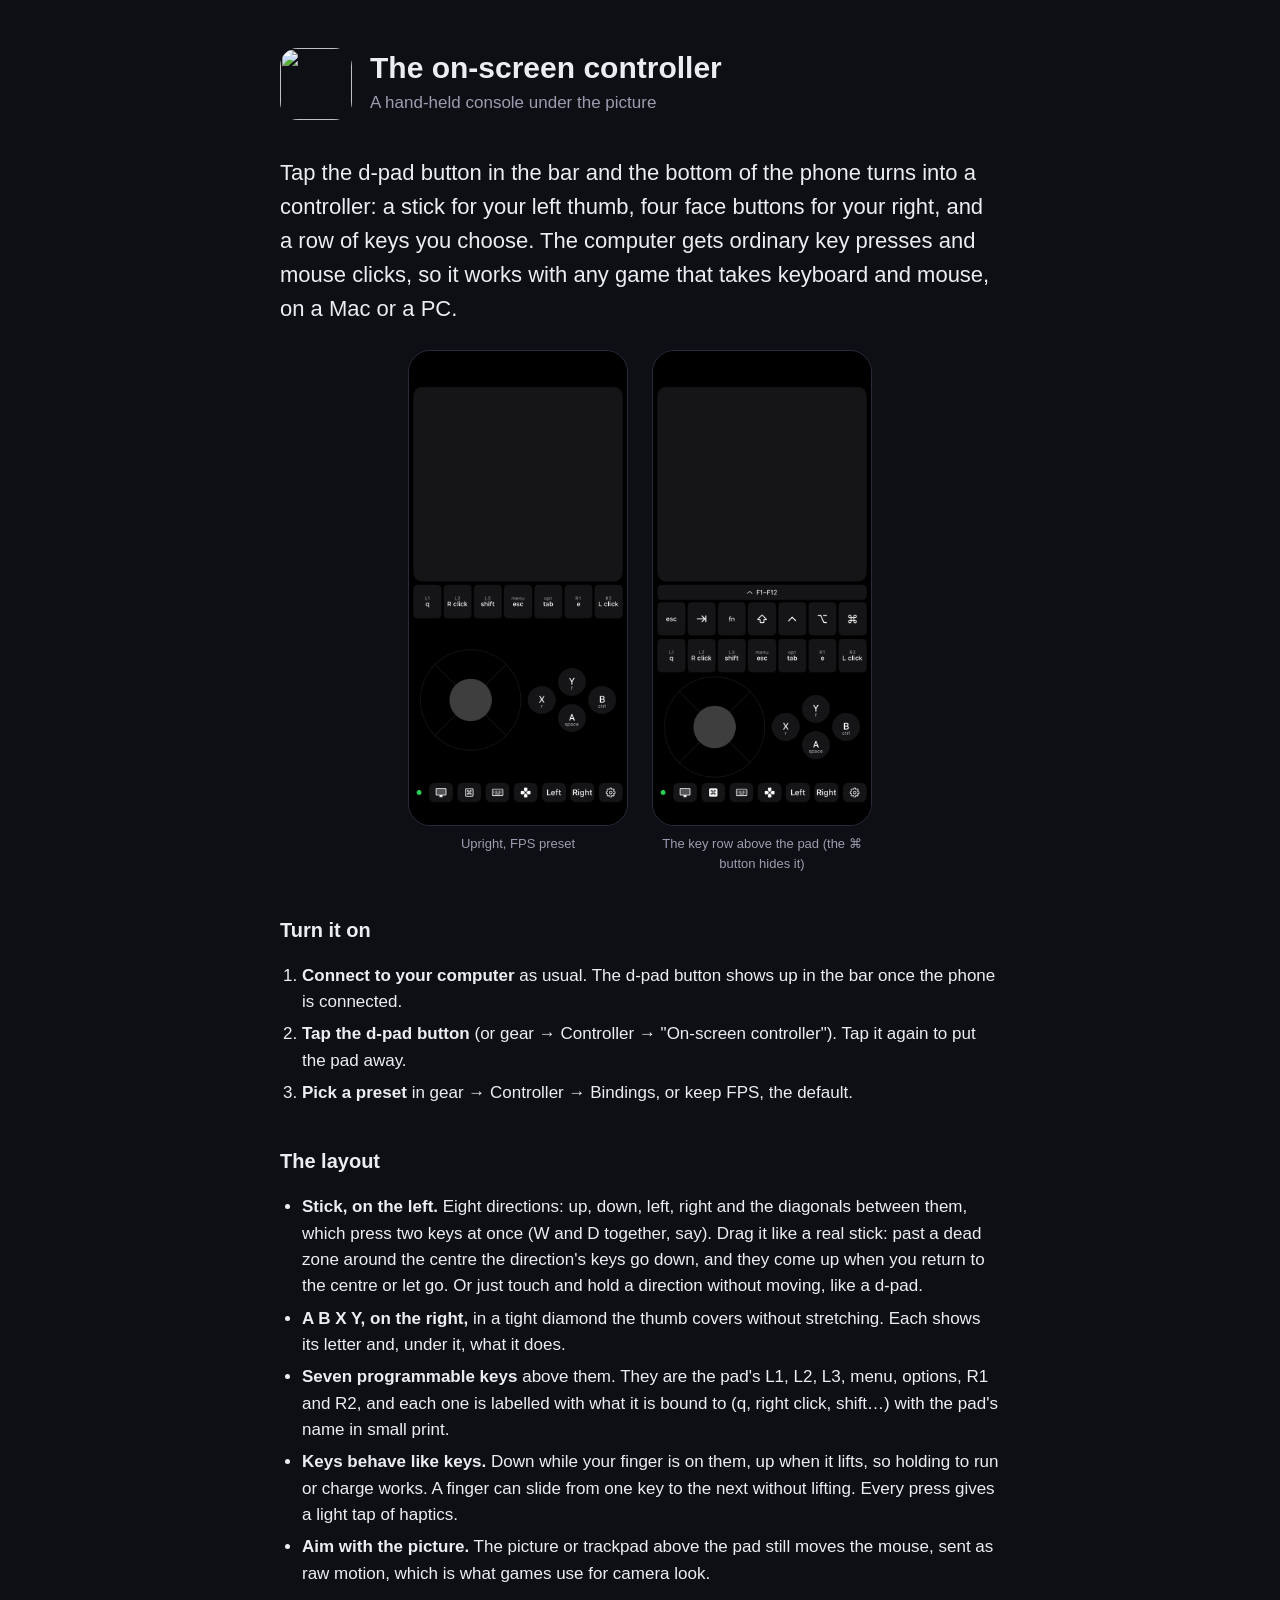
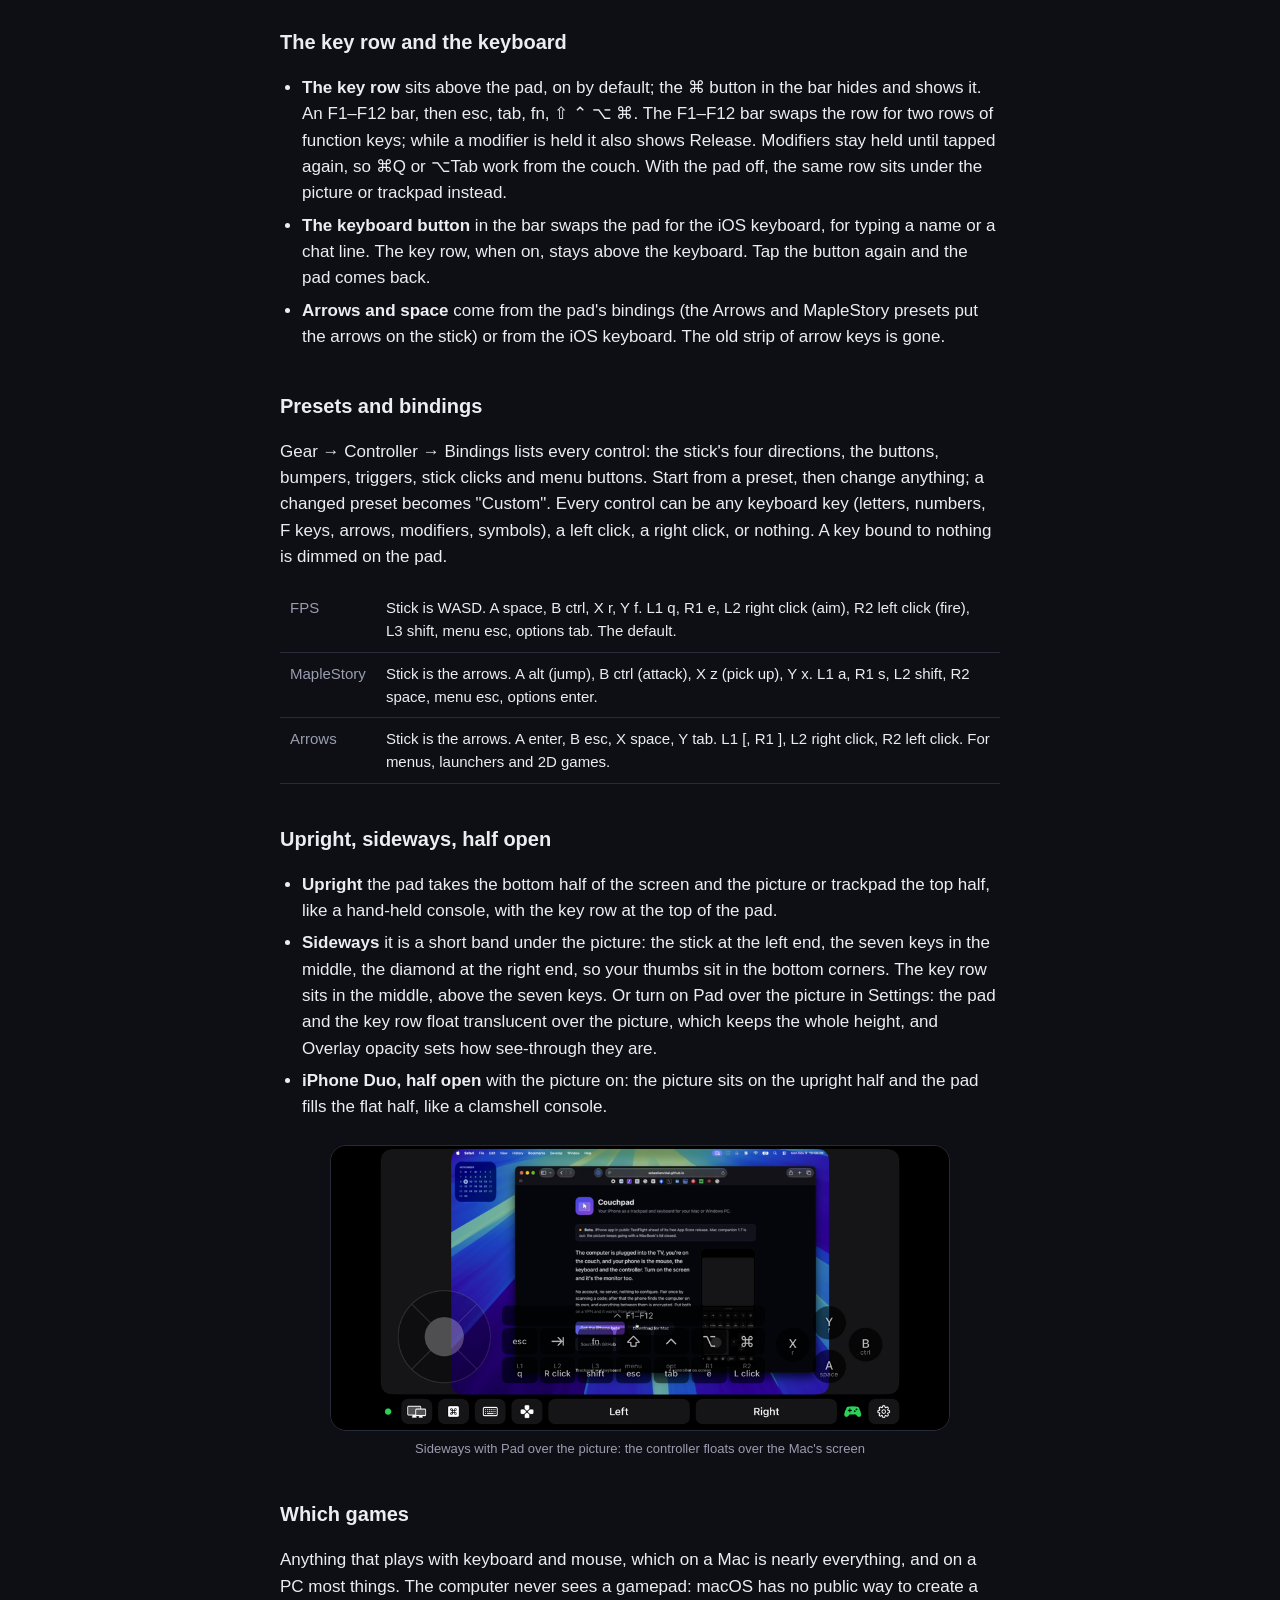
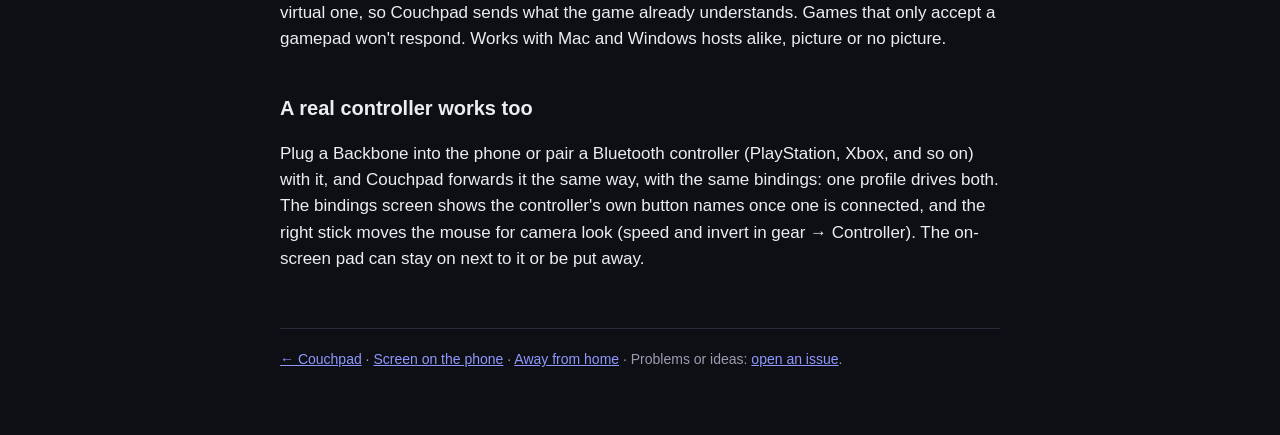
==== commit 462dd971: "Screenshots regenerated from the 1.3 build; sideways shots use the overlay All App Store sets (6.3"," ====
--- a/docs/controller.html
+++ b/docs/controller.html
@@ -69,8 +69,8 @@
     <li><strong>iPhone Duo, half open</strong> with the picture on: the picture sits on the upright half and the pad fills the flat half, like a clamshell console.</li>
   </ul>
   <figure class="shot land">
-    <img src="screenshots/controller-landscape.png" width="1000" height="460" alt="Couchpad sideways with the on-screen controller on. The trackpad fills the top of the screen. Under it one short band: the stick on the left, the seven programmable keys in the middle, and the A B X Y diamond on the right. The bar is along the bottom edge.">
-    <figcaption>Sideways: stick, keys, diamond in one band</figcaption>
+    <img src="screenshots/controller-landscape.png" width="1000" height="460" alt="Couchpad sideways with Pad over the picture on. The Mac's screen fills the screen above the bar. Floating translucent over its lower part: the stick on the left, the F1–F12 bar and two rows of keys in the middle, and the A B X Y buttons on the right. The bar is along the bottom edge.">
+    <figcaption>Sideways with Pad over the picture: the controller floats over the Mac's screen</figcaption>
   </figure>
 
   <h2>Which games</h2>
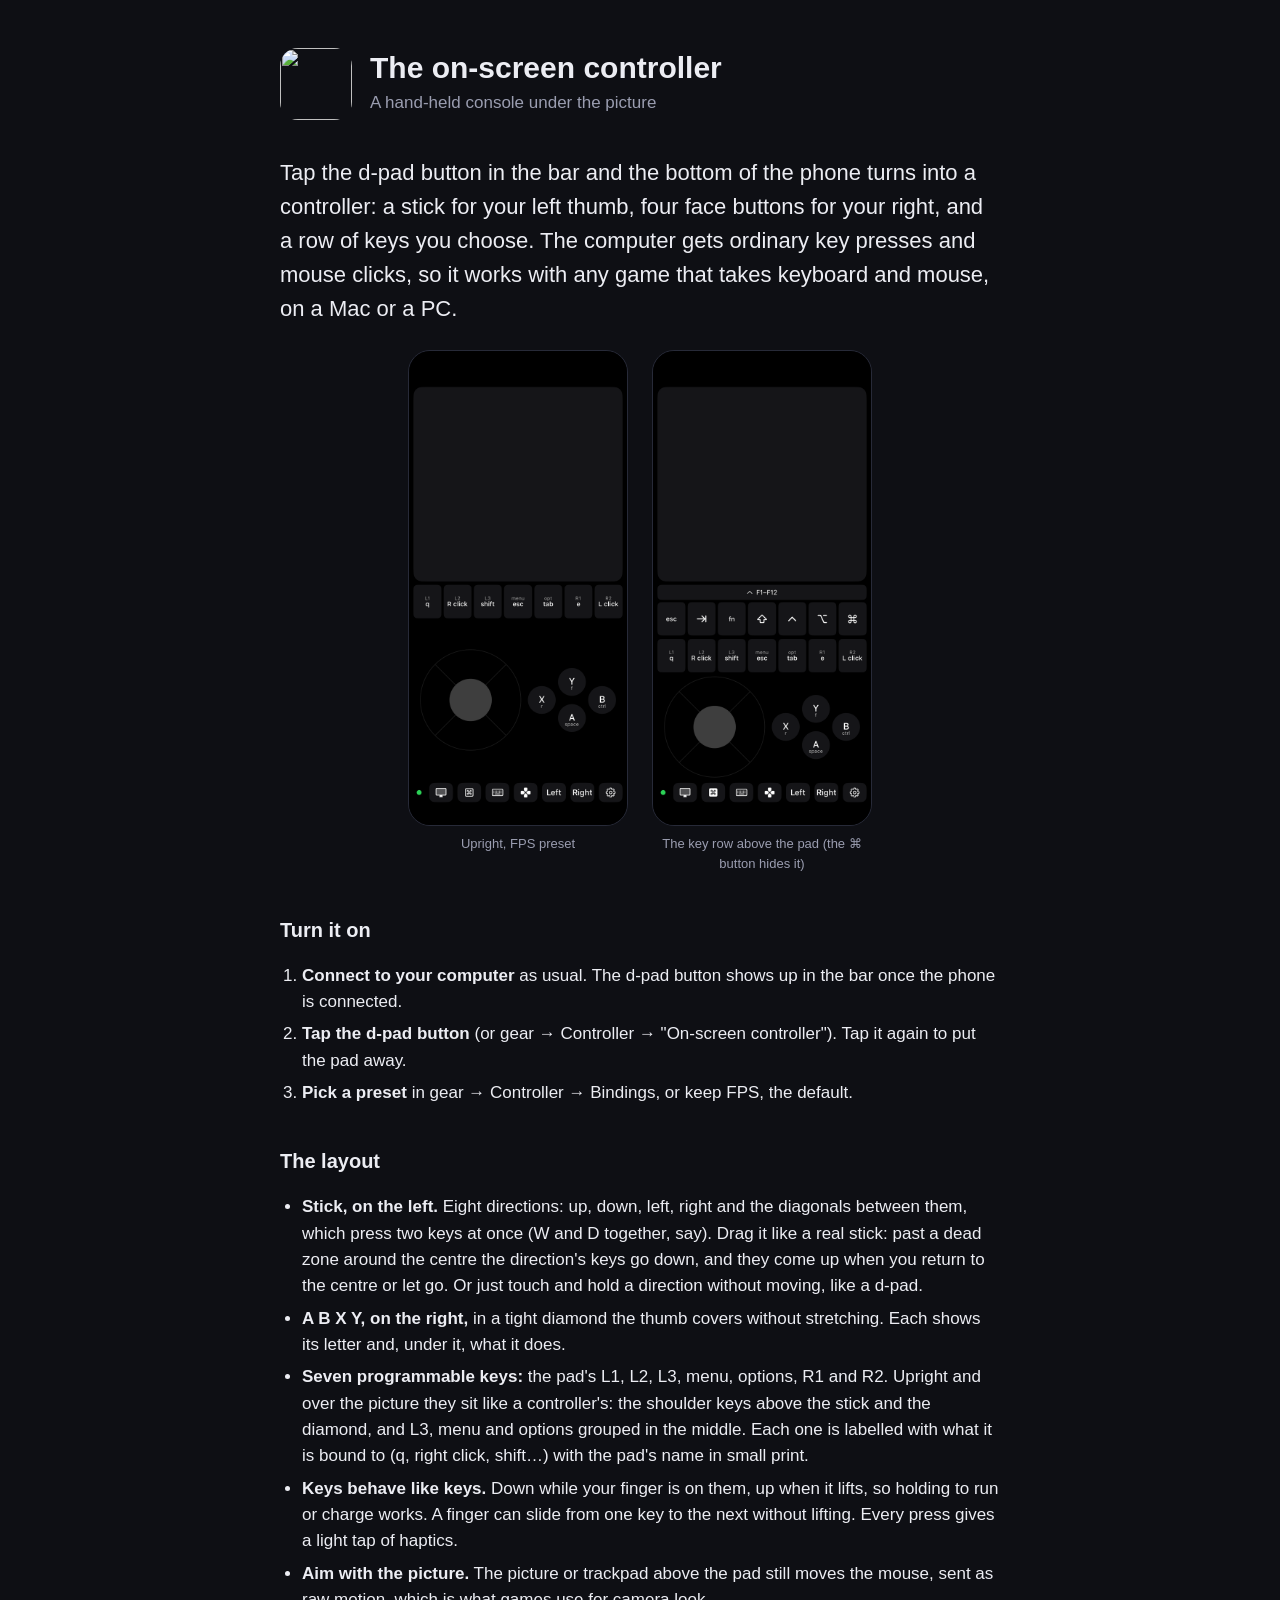
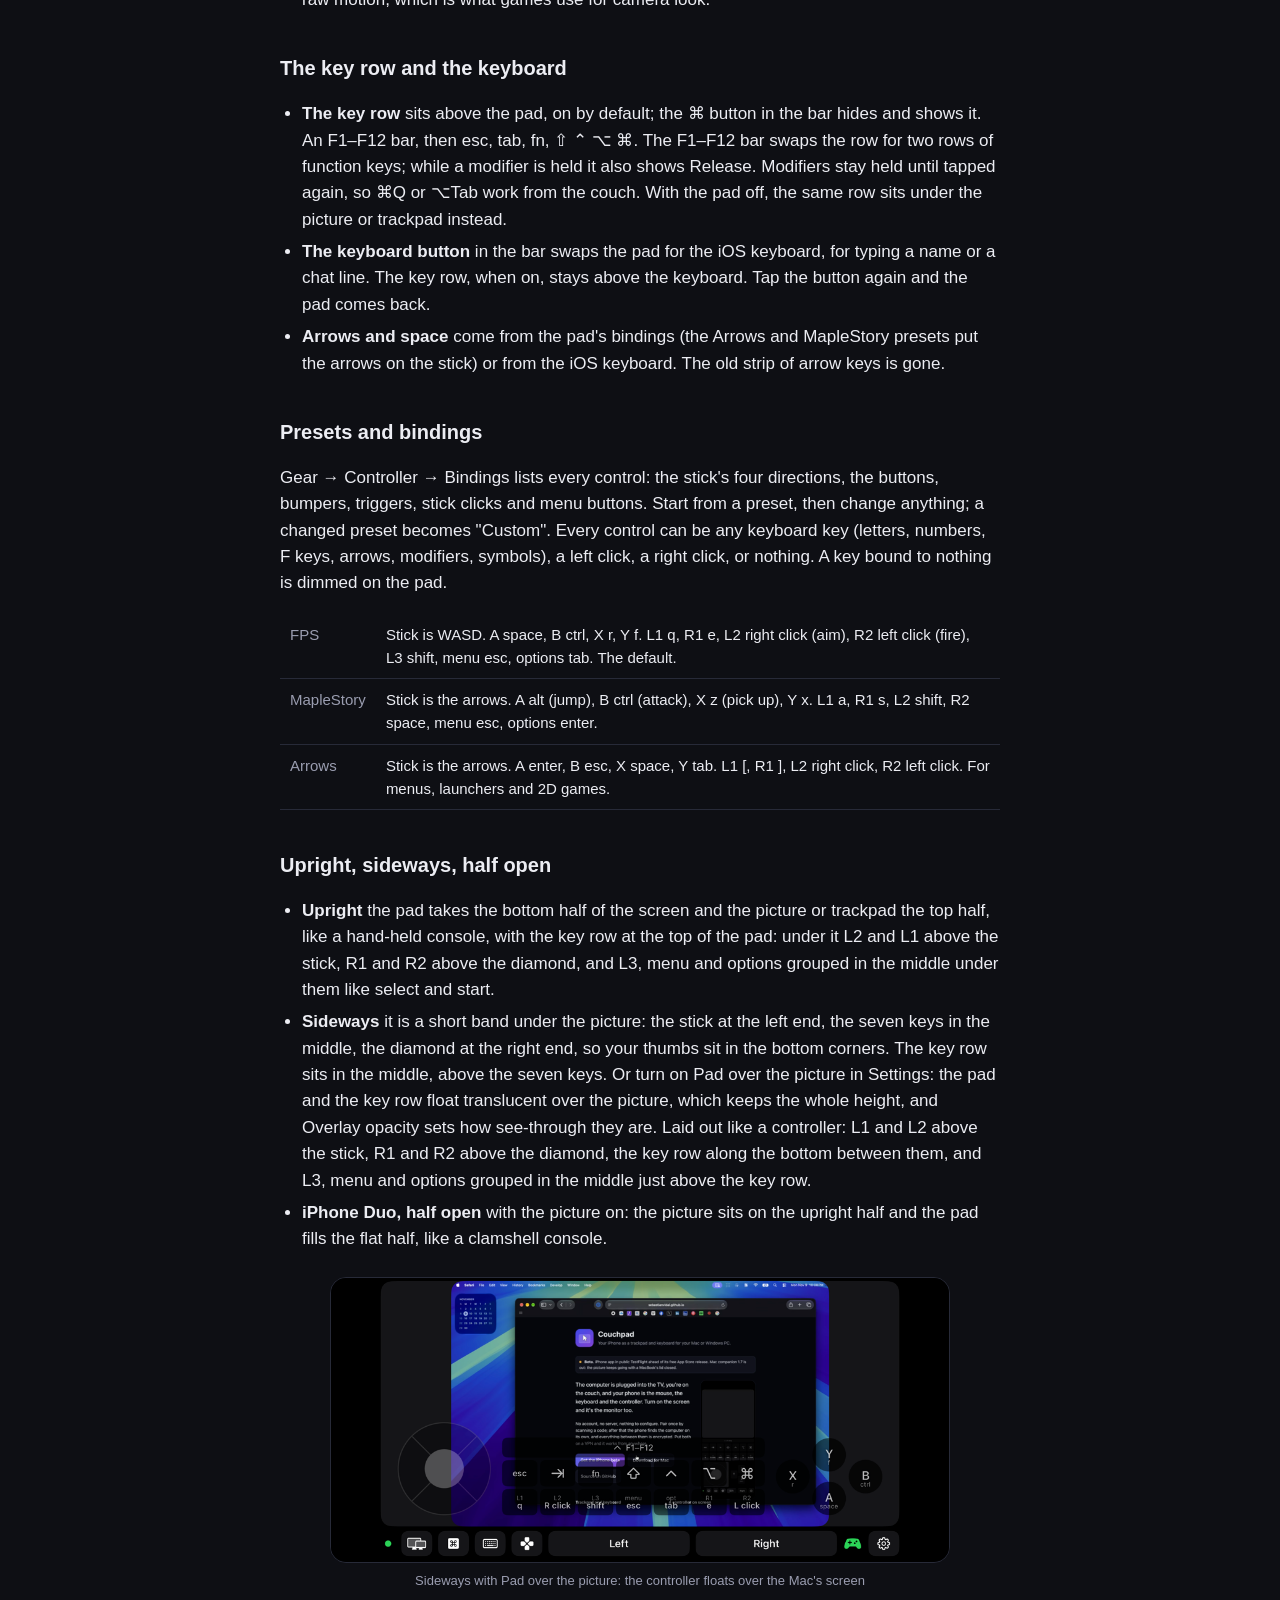
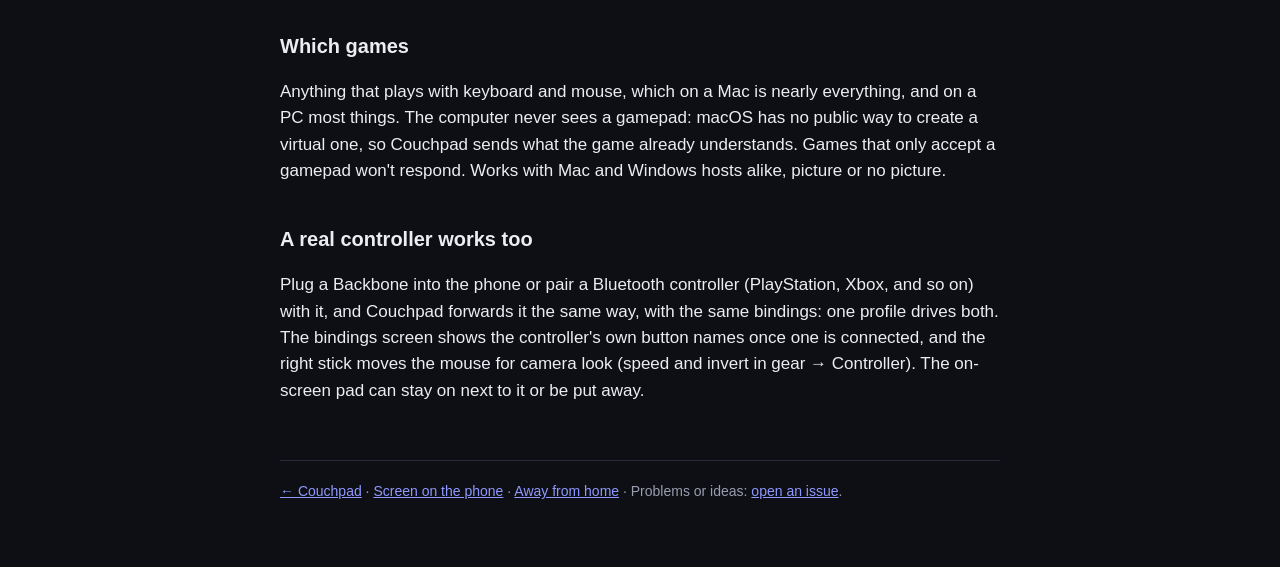
==== commit 4213cfdc: "Pad: laid out like a controller, over the picture and upright Sideways over the picture: shoulder ke" ====
--- a/docs/controller.html
+++ b/docs/controller.html
@@ -42,7 +42,7 @@
   <ul>
     <li><strong>Stick, on the left.</strong> Eight directions: up, down, left, right and the diagonals between them, which press two keys at once (W and D together, say). Drag it like a real stick: past a dead zone around the centre the direction's keys go down, and they come up when you return to the centre or let go. Or just touch and hold a direction without moving, like a d-pad.</li>
     <li><strong>A B X Y, on the right,</strong> in a tight diamond the thumb covers without stretching. Each shows its letter and, under it, what it does.</li>
-    <li><strong>Seven programmable keys</strong> above them. They are the pad's L1, L2, L3, menu, options, R1 and R2, and each one is labelled with what it is bound to (q, right click, shift…) with the pad's name in small print.</li>
+    <li><strong>Seven programmable keys:</strong> the pad's L1, L2, L3, menu, options, R1 and R2. Upright and over the picture they sit like a controller's: the shoulder keys above the stick and the diamond, and L3, menu and options grouped in the middle. Each one is labelled with what it is bound to (q, right click, shift…) with the pad's name in small print.</li>
     <li><strong>Keys behave like keys.</strong> Down while your finger is on them, up when it lifts, so holding to run or charge works. A finger can slide from one key to the next without lifting. Every press gives a light tap of haptics.</li>
     <li><strong>Aim with the picture.</strong> The picture or trackpad above the pad still moves the mouse, sent as raw motion, which is what games use for camera look.</li>
   </ul>
@@ -64,8 +64,8 @@
 
   <h2>Upright, sideways, half open</h2>
   <ul>
-    <li><strong>Upright</strong> the pad takes the bottom half of the screen and the picture or trackpad the top half, like a hand-held console, with the key row at the top of the pad.</li>
-    <li><strong>Sideways</strong> it is a short band under the picture: the stick at the left end, the seven keys in the middle, the diamond at the right end, so your thumbs sit in the bottom corners. The key row sits in the middle, above the seven keys. Or turn on Pad over the picture in Settings: the pad and the key row float translucent over the picture, which keeps the whole height, and Overlay opacity sets how see-through they are.</li>
+    <li><strong>Upright</strong> the pad takes the bottom half of the screen and the picture or trackpad the top half, like a hand-held console, with the key row at the top of the pad: under it L2 and L1 above the stick, R1 and R2 above the diamond, and L3, menu and options grouped in the middle under them like select and start.</li>
+    <li><strong>Sideways</strong> it is a short band under the picture: the stick at the left end, the seven keys in the middle, the diamond at the right end, so your thumbs sit in the bottom corners. The key row sits in the middle, above the seven keys. Or turn on Pad over the picture in Settings: the pad and the key row float translucent over the picture, which keeps the whole height, and Overlay opacity sets how see-through they are. Laid out like a controller: L1 and L2 above the stick, R1 and R2 above the diamond, the key row along the bottom between them, and L3, menu and options grouped in the middle just above the key row.</li>
     <li><strong>iPhone Duo, half open</strong> with the picture on: the picture sits on the upright half and the pad fills the flat half, like a clamshell console.</li>
   </ul>
   <figure class="shot land">
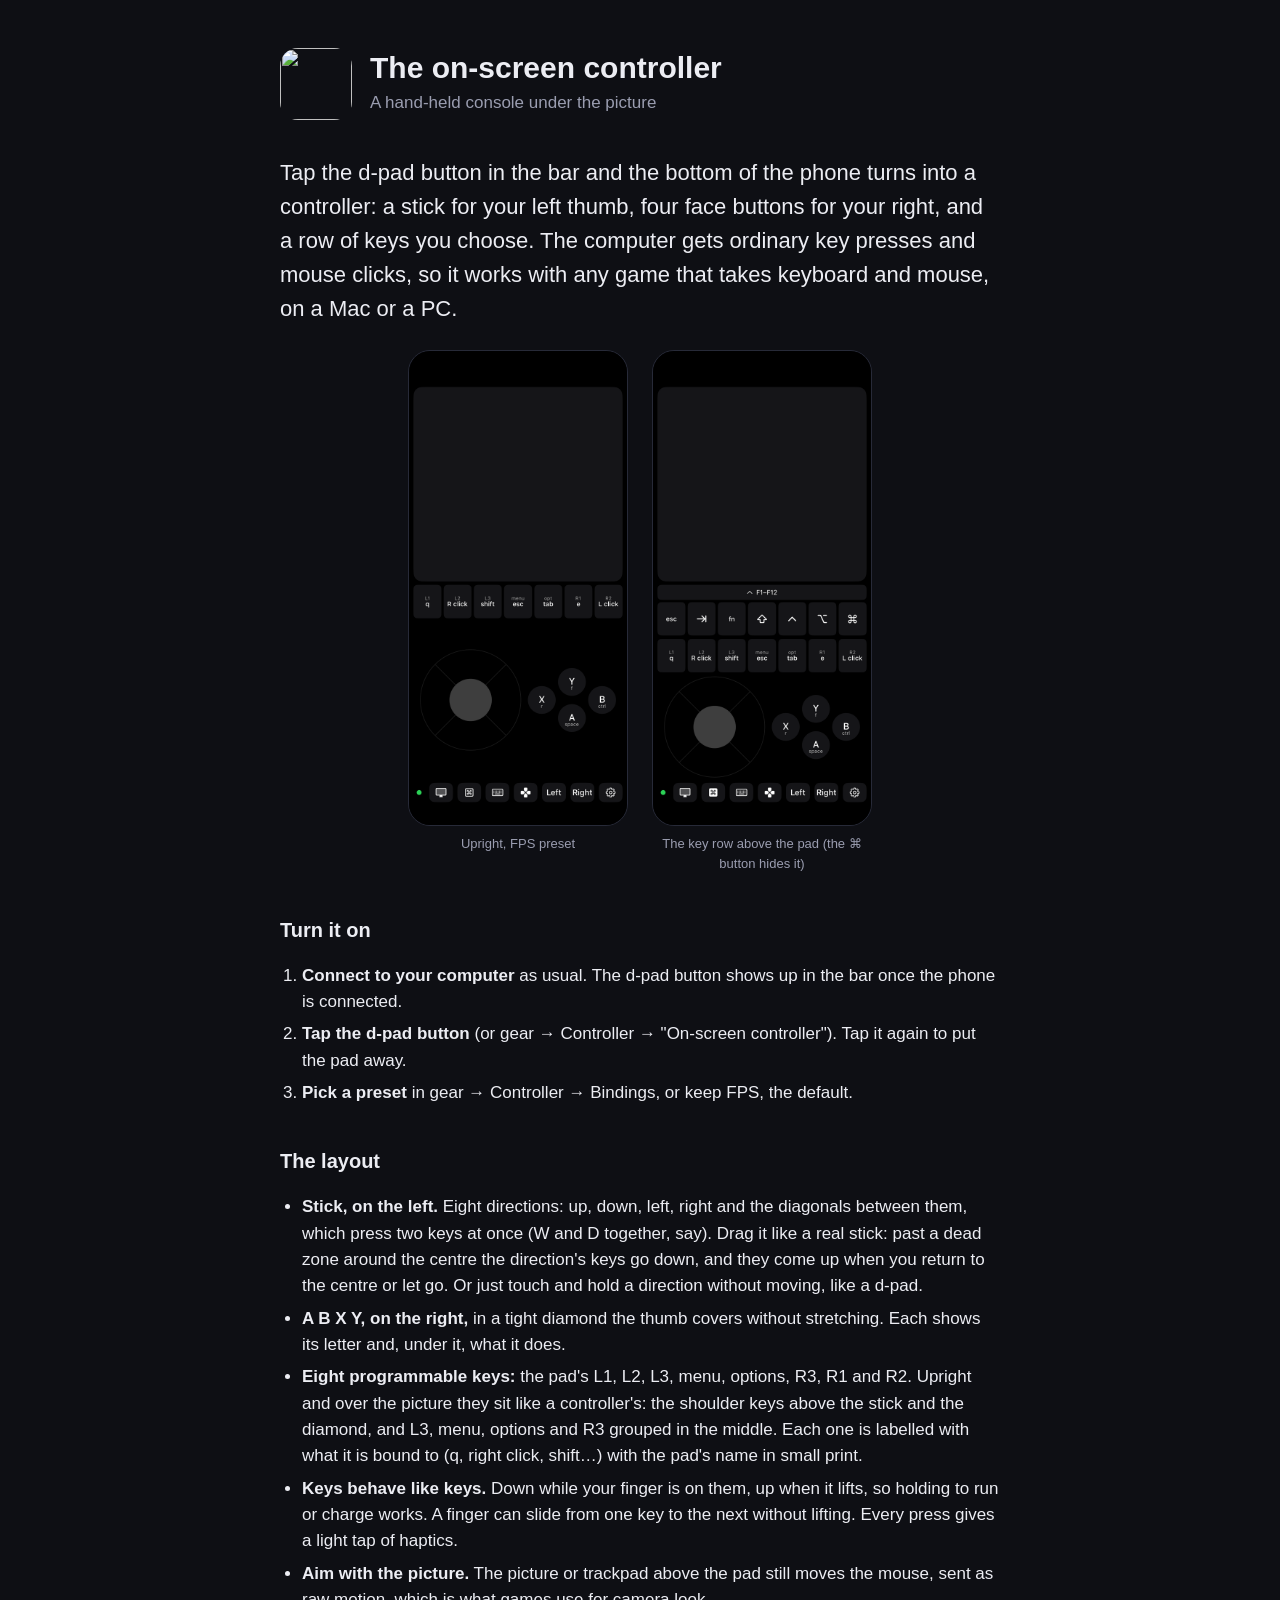
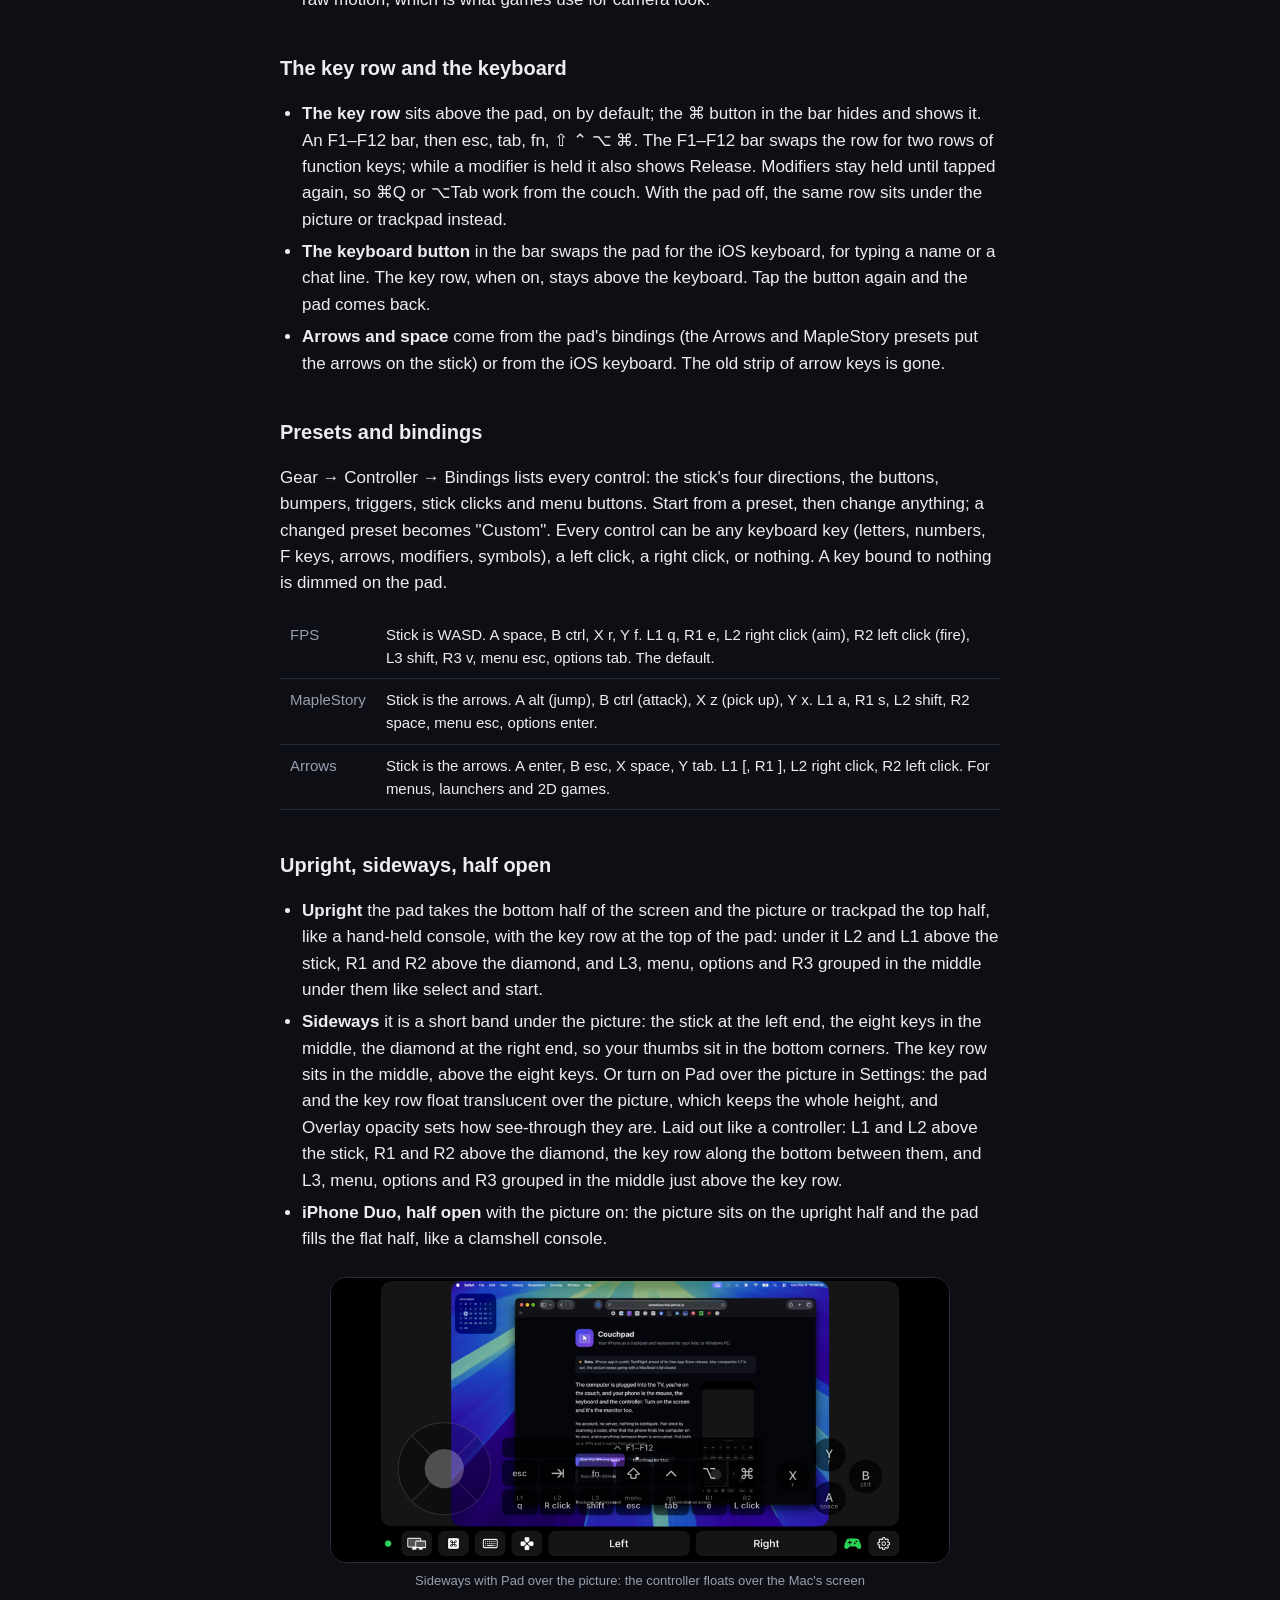
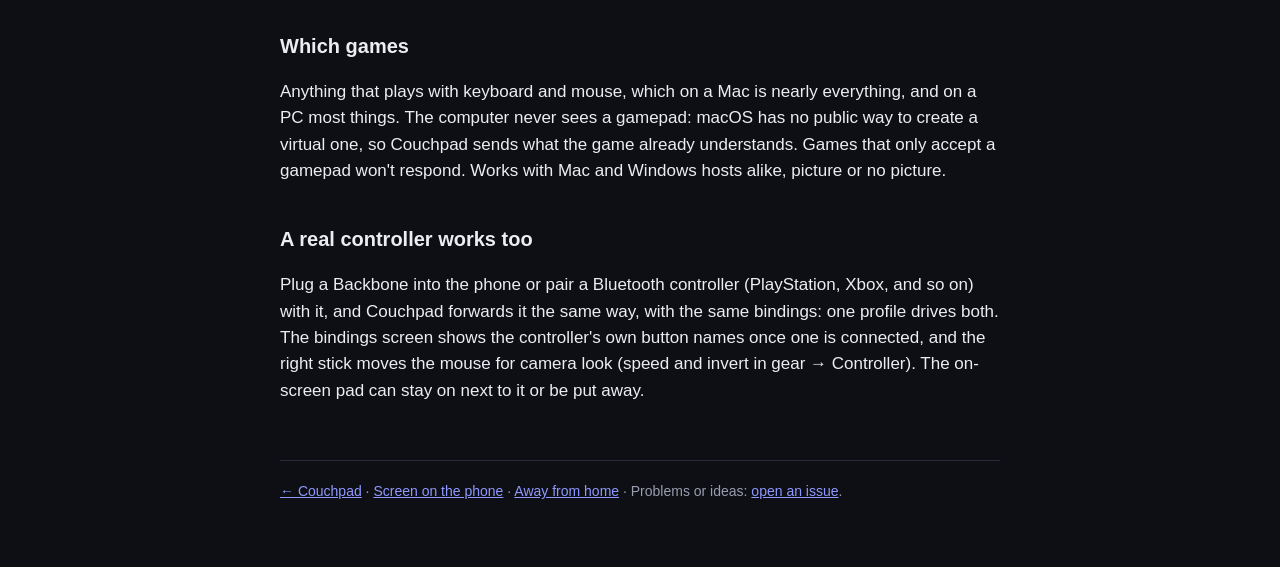
==== commit 877a8247: "Pad: an R3 key on every layout, stick and diamond mirrored, keys take touches at launch R3 joins the" ====
--- a/docs/controller.html
+++ b/docs/controller.html
@@ -4,7 +4,7 @@
 <meta charset="utf-8">
 <meta name="viewport" content="width=device-width, initial-scale=1">
 <title>Couchpad — The on-screen controller</title>
-<meta name="description" content="Couchpad's on-screen controller: a stick, A B X Y and seven programmable keys on your iPhone, sent to your Mac or PC as keys and mouse. Presets, bindings, and how it fits upright, sideways and on a half-open iPhone Duo.">
+<meta name="description" content="Couchpad's on-screen controller: a stick, A B X Y and eight programmable keys on your iPhone, sent to your Mac or PC as keys and mouse. Presets, bindings, and how it fits upright, sideways and on a half-open iPhone Duo.">
 <link rel="icon" href="icon.png">
 <link rel="stylesheet" href="style.css">
 </head>
@@ -42,7 +42,7 @@
   <ul>
     <li><strong>Stick, on the left.</strong> Eight directions: up, down, left, right and the diagonals between them, which press two keys at once (W and D together, say). Drag it like a real stick: past a dead zone around the centre the direction's keys go down, and they come up when you return to the centre or let go. Or just touch and hold a direction without moving, like a d-pad.</li>
     <li><strong>A B X Y, on the right,</strong> in a tight diamond the thumb covers without stretching. Each shows its letter and, under it, what it does.</li>
-    <li><strong>Seven programmable keys:</strong> the pad's L1, L2, L3, menu, options, R1 and R2. Upright and over the picture they sit like a controller's: the shoulder keys above the stick and the diamond, and L3, menu and options grouped in the middle. Each one is labelled with what it is bound to (q, right click, shift…) with the pad's name in small print.</li>
+    <li><strong>Eight programmable keys:</strong> the pad's L1, L2, L3, menu, options, R3, R1 and R2. Upright and over the picture they sit like a controller's: the shoulder keys above the stick and the diamond, and L3, menu, options and R3 grouped in the middle. Each one is labelled with what it is bound to (q, right click, shift…) with the pad's name in small print.</li>
     <li><strong>Keys behave like keys.</strong> Down while your finger is on them, up when it lifts, so holding to run or charge works. A finger can slide from one key to the next without lifting. Every press gives a light tap of haptics.</li>
     <li><strong>Aim with the picture.</strong> The picture or trackpad above the pad still moves the mouse, sent as raw motion, which is what games use for camera look.</li>
   </ul>
@@ -57,15 +57,15 @@
   <h2>Presets and bindings</h2>
   <p>Gear → Controller → Bindings lists every control: the stick's four directions, the buttons, bumpers, triggers, stick clicks and menu buttons. Start from a preset, then change anything; a changed preset becomes "Custom". Every control can be any keyboard key (letters, numbers, F keys, arrows, modifiers, symbols), a left click, a right click, or nothing. A key bound to nothing is dimmed on the pad.</p>
   <table>
-    <tr><th>FPS</th><td>Stick is WASD. A space, B ctrl, X r, Y f. L1 q, R1 e, L2 right click (aim), R2 left click (fire), L3 shift, menu esc, options tab. The default.</td></tr>
+    <tr><th>FPS</th><td>Stick is WASD. A space, B ctrl, X r, Y f. L1 q, R1 e, L2 right click (aim), R2 left click (fire), L3 shift, R3 v, menu esc, options tab. The default.</td></tr>
     <tr><th>MapleStory</th><td>Stick is the arrows. A alt (jump), B ctrl (attack), X z (pick up), Y x. L1 a, R1 s, L2 shift, R2 space, menu esc, options enter.</td></tr>
     <tr><th>Arrows</th><td>Stick is the arrows. A enter, B esc, X space, Y tab. L1 [, R1 ], L2 right click, R2 left click. For menus, launchers and 2D games.</td></tr>
   </table>
 
   <h2>Upright, sideways, half open</h2>
   <ul>
-    <li><strong>Upright</strong> the pad takes the bottom half of the screen and the picture or trackpad the top half, like a hand-held console, with the key row at the top of the pad: under it L2 and L1 above the stick, R1 and R2 above the diamond, and L3, menu and options grouped in the middle under them like select and start.</li>
-    <li><strong>Sideways</strong> it is a short band under the picture: the stick at the left end, the seven keys in the middle, the diamond at the right end, so your thumbs sit in the bottom corners. The key row sits in the middle, above the seven keys. Or turn on Pad over the picture in Settings: the pad and the key row float translucent over the picture, which keeps the whole height, and Overlay opacity sets how see-through they are. Laid out like a controller: L1 and L2 above the stick, R1 and R2 above the diamond, the key row along the bottom between them, and L3, menu and options grouped in the middle just above the key row.</li>
+    <li><strong>Upright</strong> the pad takes the bottom half of the screen and the picture or trackpad the top half, like a hand-held console, with the key row at the top of the pad: under it L2 and L1 above the stick, R1 and R2 above the diamond, and L3, menu, options and R3 grouped in the middle under them like select and start.</li>
+    <li><strong>Sideways</strong> it is a short band under the picture: the stick at the left end, the eight keys in the middle, the diamond at the right end, so your thumbs sit in the bottom corners. The key row sits in the middle, above the eight keys. Or turn on Pad over the picture in Settings: the pad and the key row float translucent over the picture, which keeps the whole height, and Overlay opacity sets how see-through they are. Laid out like a controller: L1 and L2 above the stick, R1 and R2 above the diamond, the key row along the bottom between them, and L3, menu, options and R3 grouped in the middle just above the key row.</li>
     <li><strong>iPhone Duo, half open</strong> with the picture on: the picture sits on the upright half and the pad fills the flat half, like a clamshell console.</li>
   </ul>
   <figure class="shot land">
